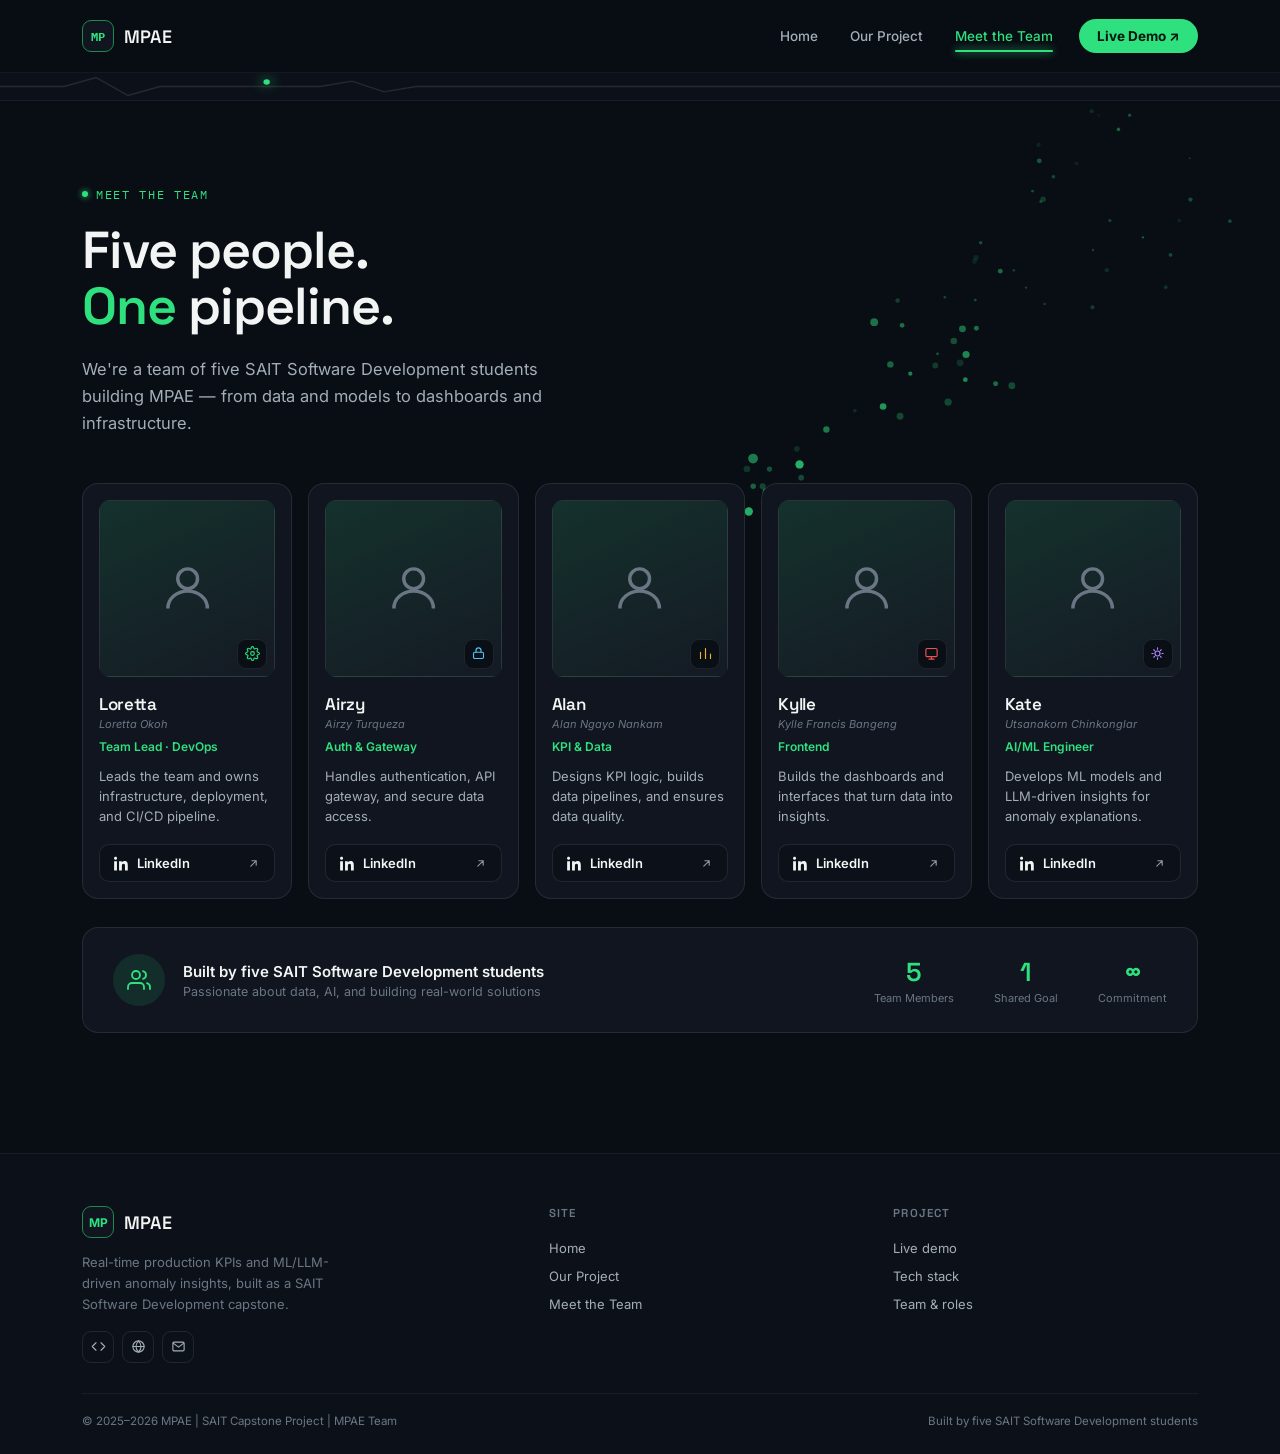
==== team.html @ 5881d4ac "Add files via upload" ====
<!DOCTYPE html>
<html lang="en">
<head>
<meta charset="UTF-8">
<meta name="viewport" content="width=device-width, initial-scale=1.0">
<title>Meet the Team | MPAE</title>
<link rel="preconnect" href="https://fonts.googleapis.com">
<link href="https://fonts.googleapis.com/css2?family=Space+Grotesk:wght@500;600;700&family=Inter:wght@400;500;600&family=IBM+Plex+Mono:wght@400;500&display=swap" rel="stylesheet">
<link rel="stylesheet" href="styles.css">
</head>
<body>

<nav>
  <div class="wrap">
    <a href="index.html" class="brand">
      <span class="brand-mark">MP</span>
      <span class="brand-name">MPAE</span>
    </a>
    <button class="nav-toggle" id="navToggle" aria-label="Toggle menu">&#9776;</button>
    <div class="navlinks" id="navLinks">
      <a href="index.html">Home</a>
      <a href="project.html">Our Project</a>
      <a href="team.html" class="active">Meet the Team</a>
      <a href="https://mpae.canadacentral.cloudapp.azure.com" class="nav-cta" target="_blank" rel="noopener">Live Demo &#8599;</a>
    </div>
  </div>
</nav>

<div class="telemetry">
  <svg viewBox="0 0 1200 30" preserveAspectRatio="none">
    <polyline points="0,15 60,15 90,5 120,25 150,15 300,15 330,9 360,21 390,15 1200,15"
      fill="none" stroke="rgba(255,255,255,0.10)" stroke-width="1.5"/>
    <circle class="pulse" cx="90" cy="5" r="3">
      <animate attributeName="cx" values="0;1200" dur="8s" repeatCount="indefinite"/>
      <animate attributeName="cy" values="15;5;25;15;9;21;15" dur="8s" repeatCount="indefinite"/>
    </circle>
  </svg>
</div>

<section class="team-hero">
  <div class="team-glow">
    <svg viewBox="0 0 560 420" preserveAspectRatio="xMaxYMin slice">
<circle cx="304.0" cy="167.4" r="1.1" fill="#2fe07f" opacity="0.36"/>
<circle cx="278.3" cy="165.1" r="1.1" fill="#2fe07f" opacity="0.33"/>
<circle cx="389.2" cy="52.4" r="1.6" fill="#2fe07f" opacity="0.11"/>
<circle cx="402.6" cy="173.5" r="1.7" fill="#2fe07f" opacity="0.26"/>
<circle cx="59.4" cy="380.3" r="2.6" fill="#2fe07f" opacity="0.3"/>
<circle cx="403.0" cy="125.4" r="1.0" fill="#2fe07f" opacity="0.29"/>
<circle cx="202.7" cy="260.6" r="1.5" fill="#2fe07f" opacity="0.18"/>
<circle cx="417.2" cy="100.5" r="1.3" fill="#2fe07f" opacity="0.33"/>
<circle cx="270.3" cy="222.5" r="2.5" fill="#2fe07f" opacity="0.25"/>
<circle cx="240.7" cy="265.2" r="2.9" fill="#2fe07f" opacity="0.31"/>
<circle cx="59.6" cy="371.4" r="4.0" fill="#2fe07f" opacity="0.31"/>
<circle cx="232.5" cy="221.6" r="2.7" fill="#2fe07f" opacity="0.46"/>
<circle cx="105.3" cy="345.0" r="3.3" fill="#2fe07f" opacity="0.64"/>
<circle cx="321.1" cy="237.9" r="2.1" fill="#2fe07f" opacity="0.5"/>
<circle cx="485.0" cy="82.9" r="1.8" fill="#2fe07f" opacity="0.34"/>
<circle cx="346.7" cy="157.0" r="1.0" fill="#2fe07f" opacity="0.31"/>
<circle cx="357.2" cy="36.9" r="1.8" fill="#2fe07f" opacity="0.13"/>
<circle cx="362.3" cy="170.7" r="1.0" fill="#2fe07f" opacity="0.29"/>
<circle cx="281.1" cy="253.3" r="3.1" fill="#2fe07f" opacity="0.3"/>
<circle cx="291.2" cy="220.3" r="2.9" fill="#2fe07f" opacity="0.19"/>
<circle cx="369.7" cy="63.8" r="1.5" fill="#2fe07f" opacity="0.32"/>
<circle cx="308.5" cy="119.3" r="1.5" fill="#2fe07f" opacity="0.35"/>
<circle cx="84.8" cy="364.5" r="3.5" fill="#2fe07f" opacity="0.76"/>
<circle cx="518.2" cy="101.0" r="1.6" fill="#2fe07f" opacity="0.33"/>
<circle cx="304.6" cy="131.8" r="2.2" fill="#2fe07f" opacity="0.14"/>
<circle cx="407.9" cy="12.1" r="1.1" fill="#2fe07f" opacity="0.09"/>
<circle cx="424.1" cy="-23.7" r="1.0" fill="#2fe07f" opacity="0.07"/>
<circle cx="117.1" cy="324.1" r="2.3" fill="#2fe07f" opacity="0.45"/>
<circle cx="285.9" cy="201.9" r="2.8" fill="#2fe07f" opacity="0.35"/>
<circle cx="238.6" cy="167.8" r="1.9" fill="#2fe07f" opacity="0.27"/>
<circle cx="117.0" cy="300.8" r="4.1" fill="#2fe07f" opacity="0.58"/>
<circle cx="424.4" cy="23.9" r="1.5" fill="#2fe07f" opacity="0.46"/>
<circle cx="125.1" cy="324.2" r="2.6" fill="#2fe07f" opacity="0.3"/>
<circle cx="157.5" cy="316.9" r="2.4" fill="#2fe07f" opacity="0.32"/>
<circle cx="161.7" cy="332.3" r="3.7" fill="#2fe07f" opacity="0.8"/>
<circle cx="153.8" cy="292.6" r="2.4" fill="#2fe07f" opacity="0.17"/>
<circle cx="433.8" cy="11.9" r="1.4" fill="#2fe07f" opacity="0.37"/>
<circle cx="334.7" cy="239.6" r="2.9" fill="#2fe07f" opacity="0.32"/>
<circle cx="352.1" cy="75.8" r="1.2" fill="#2fe07f" opacity="0.36"/>
<circle cx="113.4" cy="345.4" r="3.5" fill="#2fe07f" opacity="0.84"/>
<circle cx="468.2" cy="129.5" r="1.6" fill="#2fe07f" opacity="0.33"/>
<circle cx="249.3" cy="229.4" r="1.8" fill="#2fe07f" opacity="0.59"/>
<circle cx="69.4" cy="368.0" r="4.6" fill="#2fe07f" opacity="0.82"/>
<circle cx="357.8" cy="50.3" r="2.0" fill="#2fe07f" opacity="0.4"/>
<circle cx="464.2" cy="156.7" r="1.6" fill="#2fe07f" opacity="0.21"/>
<circle cx="218.9" cy="186.1" r="3.3" fill="#2fe07f" opacity="0.53"/>
<circle cx="296.2" cy="213.3" r="3.0" fill="#2fe07f" opacity="0.63"/>
<circle cx="359.0" cy="84.7" r="1.2" fill="#2fe07f" opacity="0.34"/>
<circle cx="361.0" cy="82.6" r="2.3" fill="#2fe07f" opacity="0.25"/>
<circle cx="295.6" cy="234.5" r="2.0" fill="#2fe07f" opacity="0.64"/>
<circle cx="272.2" cy="212.7" r="1.2" fill="#2fe07f" opacity="0.38"/>
<circle cx="336.4" cy="142.5" r="1.1" fill="#2fe07f" opacity="0.28"/>
<circle cx="178.7" cy="276.4" r="2.7" fill="#2fe07f" opacity="0.56"/>
<circle cx="130.8" cy="309.7" r="2.2" fill="#2fe07f" opacity="0.37"/>
<circle cx="156.1" cy="305.8" r="3.5" fill="#2fe07f" opacity="0.85"/>
<circle cx="304.9" cy="191.2" r="2.1" fill="#2fe07f" opacity="0.51"/>
<circle cx="293.2" cy="191.7" r="2.9" fill="#2fe07f" opacity="0.51"/>
<circle cx="128.3" cy="329.1" r="3.2" fill="#2fe07f" opacity="0.94"/>
<circle cx="111.8" cy="309.6" r="2.8" fill="#2fe07f" opacity="0.22"/>
<circle cx="325.0" cy="143.2" r="2.0" fill="#2fe07f" opacity="0.49"/>
<circle cx="445.0" cy="114.7" r="1.0" fill="#2fe07f" opacity="0.43"/>
<circle cx="66.7" cy="380.1" r="2.9" fill="#2fe07f" opacity="0.61"/>
<circle cx="71.4" cy="369.3" r="3.1" fill="#2fe07f" opacity="0.64"/>
<circle cx="303.3" cy="134.9" r="2.2" fill="#2fe07f" opacity="0.11"/>
<circle cx="242.4" cy="188.7" r="2.0" fill="#2fe07f" opacity="0.52"/>
<circle cx="226.4" cy="257.0" r="2.8" fill="#2fe07f" opacity="0.71"/>
<circle cx="401.9" cy="8.7" r="1.7" fill="#2fe07f" opacity="0.17"/>
<circle cx="414.6" cy="142.4" r="1.8" fill="#2fe07f" opacity="0.17"/>
<circle cx="475.6" cy="100.6" r="1.7" fill="#2fe07f" opacity="0.11"/>
<circle cx="484.4" cy="48.2" r="0.7" fill="#2fe07f" opacity="0.38"/>
    </svg>
  </div>

  <div class="wrap">
    <span class="eyebrow reveal">Meet the Team</span>
    <h1 class="reveal">Five people.<br><span class="accent">One</span> pipeline.</h1>
    <p class="team-lead reveal">We're a team of five SAIT Software Development students building MPAE &mdash; from data and models to dashboards and infrastructure.</p>

    <div class="team-grid-v2">

      <div class="team-card-v2 reveal">
        <div class="photo-frame">
          <div class="photo-placeholder">
            <svg viewBox="0 0 24 24" fill="none" stroke="currentColor" stroke-width="1.4"><circle cx="12" cy="8" r="4"/><path d="M4 20c0-4 3.6-7 8-7s8 3 8 7"/></svg>
          </div>
          <div class="role-badge" style="color:var(--green);">
            <svg viewBox="0 0 24 24" fill="none" stroke="currentColor" stroke-width="1.8" stroke-linecap="round" stroke-linejoin="round"><circle cx="12" cy="12" r="3"/><path d="M19.4 15a1.65 1.65 0 0 0 .33 1.82l.06.06a2 2 0 1 1-2.83 2.83l-.06-.06a1.65 1.65 0 0 0-1.82-.33 1.65 1.65 0 0 0-1 1.51V21a2 2 0 0 1-4 0v-.09A1.65 1.65 0 0 0 9 19.4a1.65 1.65 0 0 0-1.82.33l-.06.06a2 2 0 1 1-2.83-2.83l.06-.06A1.65 1.65 0 0 0 4.6 15a1.65 1.65 0 0 0-1.51-1H3a2 2 0 0 1 0-4h.09A1.65 1.65 0 0 0 4.6 9a1.65 1.65 0 0 0-.33-1.82l-.06-.06a2 2 0 1 1 2.83-2.83l.06.06A1.65 1.65 0 0 0 9 4.6a1.65 1.65 0 0 0 1-1.51V3a2 2 0 0 1 4 0v.09a1.65 1.65 0 0 0 1 1.51 1.65 1.65 0 0 0 1.82-.33l.06-.06a2 2 0 1 1 2.83 2.83l-.06.06A1.65 1.65 0 0 0 19.4 9a1.65 1.65 0 0 0 1.51 1H21a2 2 0 0 1 0 4h-.09a1.65 1.65 0 0 0-1.51 1Z"/></svg>
          </div>
        </div>
        <h3>Loretta</h3>
        <div class="fullname">Loretta Okoh</div>
        <div class="role">Team Lead &middot; DevOps</div>
        <p class="bio">Leads the team and owns infrastructure, deployment, and CI/CD pipeline.</p>
        <!-- TODO: replace # with real LinkedIn URL -->
        <a href="#" class="li-btn" target="_blank" rel="noopener">
          <svg viewBox="0 0 24 24" fill="currentColor"><path d="M4.98 3.5C4.98 4.88 3.87 6 2.5 6S0 4.88 0 3.5 1.12 1 2.5 1s2.48 1.12 2.48 2.5zM.22 8.24H4.7V23H.22V8.24zM8.1 8.24h4.28v2.01h.06c.6-1.13 2.06-2.32 4.24-2.32 4.53 0 5.37 2.98 5.37 6.86V23h-4.47v-6.98c0-1.66-.03-3.8-2.32-3.8-2.32 0-2.68 1.81-2.68 3.68V23H8.1V8.24z"/></svg>
          LinkedIn
          <svg class="ext" viewBox="0 0 24 24" fill="none" stroke="currentColor" stroke-width="2" stroke-linecap="round"><path d="M7 17 17 7M9 7h8v8"/></svg>
        </a>
      </div>

      <div class="team-card-v2 reveal">
        <div class="photo-frame">
          <div class="photo-placeholder">
            <svg viewBox="0 0 24 24" fill="none" stroke="currentColor" stroke-width="1.4"><circle cx="12" cy="8" r="4"/><path d="M4 20c0-4 3.6-7 8-7s8 3 8 7"/></svg>
          </div>
          <div class="role-badge" style="color:var(--blue);">
            <svg viewBox="0 0 24 24" fill="none" stroke="currentColor" stroke-width="1.8" stroke-linecap="round" stroke-linejoin="round"><rect x="4" y="10" width="16" height="10" rx="2"/><path d="M8 10V7a4 4 0 0 1 8 0v3"/></svg>
          </div>
        </div>
        <h3>Airzy</h3>
        <div class="fullname">Airzy Turqueza</div>
        <div class="role">Auth &amp; Gateway</div>
        <p class="bio">Handles authentication, API gateway, and secure data access.</p>
        <a href="#" class="li-btn" target="_blank" rel="noopener">
          <svg viewBox="0 0 24 24" fill="currentColor"><path d="M4.98 3.5C4.98 4.88 3.87 6 2.5 6S0 4.88 0 3.5 1.12 1 2.5 1s2.48 1.12 2.48 2.5zM.22 8.24H4.7V23H.22V8.24zM8.1 8.24h4.28v2.01h.06c.6-1.13 2.06-2.32 4.24-2.32 4.53 0 5.37 2.98 5.37 6.86V23h-4.47v-6.98c0-1.66-.03-3.8-2.32-3.8-2.32 0-2.68 1.81-2.68 3.68V23H8.1V8.24z"/></svg>
          LinkedIn
          <svg class="ext" viewBox="0 0 24 24" fill="none" stroke="currentColor" stroke-width="2" stroke-linecap="round"><path d="M7 17 17 7M9 7h8v8"/></svg>
        </a>
      </div>

      <div class="team-card-v2 reveal">
        <div class="photo-frame">
          <div class="photo-placeholder">
            <svg viewBox="0 0 24 24" fill="none" stroke="currentColor" stroke-width="1.4"><circle cx="12" cy="8" r="4"/><path d="M4 20c0-4 3.6-7 8-7s8 3 8 7"/></svg>
          </div>
          <div class="role-badge" style="color:var(--gold);">
            <svg viewBox="0 0 24 24" fill="none" stroke="currentColor" stroke-width="1.8" stroke-linecap="round" stroke-linejoin="round"><path d="M4 20V10M12 20V4M20 20v-7"/></svg>
          </div>
        </div>
        <h3>Alan</h3>
        <div class="fullname">Alan Ngayo Nankam</div>
        <div class="role">KPI &amp; Data</div>
        <p class="bio">Designs KPI logic, builds data pipelines, and ensures data quality.</p>
        <a href="#" class="li-btn" target="_blank" rel="noopener">
          <svg viewBox="0 0 24 24" fill="currentColor"><path d="M4.98 3.5C4.98 4.88 3.87 6 2.5 6S0 4.88 0 3.5 1.12 1 2.5 1s2.48 1.12 2.48 2.5zM.22 8.24H4.7V23H.22V8.24zM8.1 8.24h4.28v2.01h.06c.6-1.13 2.06-2.32 4.24-2.32 4.53 0 5.37 2.98 5.37 6.86V23h-4.47v-6.98c0-1.66-.03-3.8-2.32-3.8-2.32 0-2.68 1.81-2.68 3.68V23H8.1V8.24z"/></svg>
          LinkedIn
          <svg class="ext" viewBox="0 0 24 24" fill="none" stroke="currentColor" stroke-width="2" stroke-linecap="round"><path d="M7 17 17 7M9 7h8v8"/></svg>
        </a>
      </div>

      <div class="team-card-v2 reveal">
        <div class="photo-frame">
          <div class="photo-placeholder">
            <svg viewBox="0 0 24 24" fill="none" stroke="currentColor" stroke-width="1.4"><circle cx="12" cy="8" r="4"/><path d="M4 20c0-4 3.6-7 8-7s8 3 8 7"/></svg>
          </div>
          <div class="role-badge" style="color:var(--red);">
            <svg viewBox="0 0 24 24" fill="none" stroke="currentColor" stroke-width="1.8" stroke-linecap="round" stroke-linejoin="round"><rect x="3" y="4" width="18" height="13" rx="2"/><path d="M8 21h8M12 17v4"/></svg>
          </div>
        </div>
        <h3>Kylle</h3>
        <div class="fullname">Kylle Francis Bangeng</div>
        <div class="role">Frontend</div>
        <p class="bio">Builds the dashboards and interfaces that turn data into insights.</p>
        <a href="#" class="li-btn" target="_blank" rel="noopener">
          <svg viewBox="0 0 24 24" fill="currentColor"><path d="M4.98 3.5C4.98 4.88 3.87 6 2.5 6S0 4.88 0 3.5 1.12 1 2.5 1s2.48 1.12 2.48 2.5zM.22 8.24H4.7V23H.22V8.24zM8.1 8.24h4.28v2.01h.06c.6-1.13 2.06-2.32 4.24-2.32 4.53 0 5.37 2.98 5.37 6.86V23h-4.47v-6.98c0-1.66-.03-3.8-2.32-3.8-2.32 0-2.68 1.81-2.68 3.68V23H8.1V8.24z"/></svg>
          LinkedIn
          <svg class="ext" viewBox="0 0 24 24" fill="none" stroke="currentColor" stroke-width="2" stroke-linecap="round"><path d="M7 17 17 7M9 7h8v8"/></svg>
        </a>
      </div>

      <div class="team-card-v2 reveal">
        <div class="photo-frame">
          <div class="photo-placeholder">
            <svg viewBox="0 0 24 24" fill="none" stroke="currentColor" stroke-width="1.4"><circle cx="12" cy="8" r="4"/><path d="M4 20c0-4 3.6-7 8-7s8 3 8 7"/></svg>
          </div>
          <div class="role-badge" style="color:var(--violet);">
            <svg viewBox="0 0 24 24" fill="none" stroke="currentColor" stroke-width="1.8" stroke-linecap="round" stroke-linejoin="round"><path d="M12 3v2M12 19v2M5 12H3M21 12h-2M6 6l1.4 1.4M16.6 16.6 18 18M18 6l-1.4 1.4M7.4 16.6 6 18"/><circle cx="12" cy="12" r="4"/></svg>
          </div>
        </div>
        <h3>Kate</h3>
        <div class="fullname">Utsanakorn Chinkonglar</div>
        <div class="role">AI/ML Engineer</div>
        <p class="bio">Develops ML models and LLM-driven insights for anomaly explanations.</p>
        <a href="#" class="li-btn" target="_blank" rel="noopener">
          <svg viewBox="0 0 24 24" fill="currentColor"><path d="M4.98 3.5C4.98 4.88 3.87 6 2.5 6S0 4.88 0 3.5 1.12 1 2.5 1s2.48 1.12 2.48 2.5zM.22 8.24H4.7V23H.22V8.24zM8.1 8.24h4.28v2.01h.06c.6-1.13 2.06-2.32 4.24-2.32 4.53 0 5.37 2.98 5.37 6.86V23h-4.47v-6.98c0-1.66-.03-3.8-2.32-3.8-2.32 0-2.68 1.81-2.68 3.68V23H8.1V8.24z"/></svg>
          LinkedIn
          <svg class="ext" viewBox="0 0 24 24" fill="none" stroke="currentColor" stroke-width="2" stroke-linecap="round"><path d="M7 17 17 7M9 7h8v8"/></svg>
        </a>
      </div>

    </div>

    <div class="team-banner reveal">
      <div class="banner-left">
        <div class="banner-icon">
          <svg viewBox="0 0 24 24" fill="none" stroke="currentColor" stroke-width="1.8" stroke-linecap="round" stroke-linejoin="round"><path d="M17 21v-2a4 4 0 0 0-4-4H5a4 4 0 0 0-4 4v2"/><circle cx="9" cy="7" r="4"/><path d="M23 21v-2a4 4 0 0 0-3-3.87M16 3.13a4 4 0 0 1 0 7.75"/></svg>
        </div>
        <div>
          <div class="banner-title">Built by five SAIT Software Development students</div>
          <div class="banner-sub">Passionate about data, AI, and building real-world solutions</div>
        </div>
      </div>
      <div class="banner-stats">
        <div class="banner-stat"><div class="bs-num">5</div><div class="bs-lbl">Team Members</div></div>
        <div class="banner-stat"><div class="bs-num">1</div><div class="bs-lbl">Shared Goal</div></div>
        <div class="banner-stat"><div class="bs-num">&infin;</div><div class="bs-lbl">Commitment</div></div>
      </div>
    </div>
  </div>
</section>

<footer>
  <div class="wrap">
    <div class="footer-grid">
      <div class="footer-brand">
        <a href="index.html" class="brand">
          <span class="brand-mark">MP</span>
          <span class="brand-name">MPAE</span>
        </a>
        <p>Real-time production KPIs and ML/LLM-driven anomaly insights, built as a SAIT Software Development capstone.</p>
        <div class="social-row">
          <a href="#" aria-label="Repository"><svg viewBox="0 0 24 24" fill="none" stroke="currentColor" stroke-width="1.8" stroke-linecap="round" stroke-linejoin="round"><path d="m16 18 6-6-6-6M8 6l-6 6 6 6"/></svg></a>
          <a href="#" aria-label="Live site"><svg viewBox="0 0 24 24" fill="none" stroke="currentColor" stroke-width="1.8" stroke-linecap="round" stroke-linejoin="round"><circle cx="12" cy="12" r="9"/><path d="M3 12h18M12 3c2.5 2.6 4 6 4 9s-1.5 6.4-4 9c-2.5-2.6-4-6-4-9s1.5-6.4 4-9Z"/></svg></a>
          <a href="#" aria-label="Contact"><svg viewBox="0 0 24 24" fill="none" stroke="currentColor" stroke-width="1.8" stroke-linecap="round" stroke-linejoin="round"><rect x="3" y="5" width="18" height="14" rx="2"/><path d="m4 7 8 6 8-6"/></svg></a>
        </div>
      </div>
      <div class="footer-col">
        <h4>Site</h4>
        <a href="index.html">Home</a>
        <a href="project.html">Our Project</a>
        <a href="team.html">Meet the Team</a>
      </div>
      <div class="footer-col">
        <h4>Project</h4>
        <a href="https://mpae.canadacentral.cloudapp.azure.com" target="_blank" rel="noopener">Live demo</a>
        <a href="project.html#tech-stack">Tech stack</a>
        <a href="team.html">Team &amp; roles</a>
      </div>
    </div>
    <div class="footer-bottom">
      <p>&copy; 2025&ndash;2026 MPAE | SAIT Capstone Project | <!-- TODO: replace with your team name --> MPAE Team</p>
      <p>Built by five SAIT Software Development students</p>
    </div>
  </div>
</footer>

<script src="script.js"></script>
</body>
</html>
---- styles.css ----
/* ============================================================
   MPAE — Capstone Showcase Site
   Design tokens — dark, multi-accent neon dashboard theme
   ============================================================ */
:root{
  --bg:         #090d14;
  --bg-alt:     #0c1119;
  --surface:    #10151f;
  --surface-2:  #0d1219;

  --ink:        #f2f5f3;
  --ink-soft:   #a3aeb8;
  --ink-dim:    #6b7684;

  --border:     rgba(255,255,255,0.09);
  --border-soft:rgba(255,255,255,0.05);

  --green:      #2fe07f;
  --green-dim:  #1c8a4d;
  --green-bg:   rgba(47,224,127,0.12);

  --red:        #ef5350;
  --red-dim:    #b23a37;
  --red-bg:     rgba(239,83,80,0.12);

  --violet:     #b18aff;
  --violet-dim: #7c5cd6;
  --violet-bg:  rgba(177,138,255,0.12);

  --blue:       #4cc3f7;
  --blue-dim:   #2f92c2;
  --blue-bg:    rgba(76,195,247,0.12);

  --gold:       #f0b429;
  --gold-dim:   #b8841f;
  --gold-bg:    rgba(240,180,41,0.12);

  --radius-lg: 24px;
  --radius-md: 16px;
  --radius-sm: 10px;
  --maxw: 1180px;
  --ease: cubic-bezier(.22,1,.36,1);
}

*{box-sizing:border-box;}
html{scroll-behavior:smooth;}
body{
  margin:0;
  font-family:'Inter',system-ui,-apple-system,sans-serif;
  color:var(--ink);
  background:var(--bg);
  min-height:100vh;
  overflow-x:hidden;
  -webkit-font-smoothing:antialiased;
}
@media (prefers-reduced-motion: reduce){
  *{animation-duration:0.001ms !important; animation-iteration-count:1 !important; transition-duration:0.001ms !important; scroll-behavior:auto !important;}
}

h1,h2,h3,h4,.display{
  font-family:'Space Grotesk',sans-serif;
  letter-spacing:-0.02em;
  margin:0;
  color:var(--ink);
}
.eyebrow, .mono, .tag, nav .brand-mark, .stat-num{
  font-family:'IBM Plex Mono',monospace;
}

a{color:inherit; text-decoration:none;}
img{max-width:100%; display:block;}
.wrap{max-width:var(--maxw); margin:0 auto; padding:0 32px;}

::selection{background:var(--green); color:#08150e;}

a:focus-visible, button:focus-visible{
  outline:2px solid var(--green); outline-offset:3px; border-radius:6px;
}

.reveal{opacity:0; transform:translateY(18px); transition:opacity .7s var(--ease), transform .7s var(--ease);}
.reveal.in{opacity:1; transform:translateY(0);}

/* ---------- Telemetry line (signature element) ---------- */
.telemetry{
  position:relative;
  height:28px;
  width:100%;
  overflow:hidden;
  background:var(--bg-alt);
  border-bottom:1px solid var(--border-soft);
}
.telemetry svg{width:100%;height:100%;display:block;}
.telemetry .pulse{
  fill:var(--green);
  filter:drop-shadow(0 0 6px var(--green));
}

/* ---------- Nav ---------- */
nav{
  position:sticky; top:0; z-index:50;
  background:rgba(9,13,20,0.82);
  backdrop-filter:blur(14px);
  -webkit-backdrop-filter:blur(14px);
  border-bottom:1px solid var(--border-soft);
}
nav .wrap{
  display:flex; align-items:center; justify-content:space-between;
  height:72px;
}
.brand{display:flex; align-items:center; gap:10px;}
.brand-mark{
  width:32px;height:32px;border-radius:9px;
  background:var(--surface);
  border:1px solid var(--green-dim);
  display:flex;align-items:center;justify-content:center;
  font-size:12px;font-weight:700;color:var(--green);
}
.brand-name{font-family:'Space Grotesk';font-size:18px;font-weight:600;letter-spacing:0.01em; color:var(--ink);}

.navlinks{display:flex; gap:4px; align-items:center;}
.navlinks a{
  font-size:13.5px; color:var(--ink-soft); font-weight:500;
  padding:9px 14px; border-radius:999px;
  transition:color .2s ease, background .2s ease;
  position:relative;
}
.navlinks a:hover{color:var(--ink);}
.navlinks a.active{color:var(--green);}
.navlinks a.active::after{
  content:""; position:absolute; left:14px; right:14px; bottom:1px; height:2px;
  background:var(--green); border-radius:2px; box-shadow:0 0 8px var(--green);
}
.navlinks a.nav-cta{
  background:var(--green); color:#08150e; font-weight:700; padding:9px 18px;
  margin-left:8px;
}
.navlinks a.nav-cta:hover{background:#3ef491;}
.nav-toggle{display:none; background:none;border:none;color:var(--ink);font-size:24px;cursor:pointer;}

@media (max-width:780px){
  .navlinks{
    position:fixed; top:72px; left:0; right:0;
    flex-direction:column; align-items:flex-start; gap:4px;
    background:var(--bg-alt);
    border-bottom:1px solid var(--border-soft);
    max-height:0; overflow:hidden; transition:max-height .3s ease;
    padding:0 32px;
  }
  .navlinks.open{max-height:300px; padding:14px 32px 22px;}
  .navlinks a{width:100%; padding:12px 14px; border-radius:10px;}
  .navlinks a.nav-cta{width:auto; margin-left:0; margin-top:4px;}
  .nav-toggle{display:block;}
}

/* ---------- Buttons ---------- */
.btn{
  display:inline-flex; align-items:center; justify-content:center; gap:9px;
  padding:14px 26px;
  border-radius:12px;
  font-size:14.5px; font-weight:600;
  border:1px solid transparent;
  cursor:pointer;
  transition:transform .2s var(--ease), background .2s ease, box-shadow .25s ease, border-color .2s ease;
}
.btn svg{width:15px;height:15px; transition:transform .25s var(--ease);}
.btn:hover svg{transform:translate(2px,-2px);}
.btn-primary{
  background:var(--green);
  color:#08150e;
  box-shadow:0 0 0 rgba(47,224,127,0);
}
.btn-primary:hover{transform:translateY(-2px); background:#3ef491; box-shadow:0 12px 28px -10px rgba(47,224,127,0.55);}
.btn-ghost{
  background:transparent;
  color:var(--ink);
  border:1px solid var(--border);
}
.btn-ghost:hover{border-color:var(--ink-dim); background:rgba(255,255,255,0.04); transform:translateY(-2px);}
.btn-wide{width:100%; max-width:300px;}

/* ---------- Decorative wave / glow ---------- */
.hero-glow{position:absolute; inset:0; overflow:hidden; z-index:0; pointer-events:none;}
.hero-glow .radial{
  position:absolute; width:640px; height:640px; border-radius:50%;
  background:radial-gradient(circle, rgba(47,224,127,0.16), transparent 65%);
  top:-220px; left:-160px;
}
.hero-glow svg{position:absolute; bottom:-20px; right:-4%; width:78%; min-width:520px; opacity:0.85; mix-blend-mode:screen;}

/* ---------- Hero (index) ---------- */
.hero{position:relative; padding:56px 0 0;}
.hero-grid{
  position:relative; z-index:2;
  display:grid; grid-template-columns:1fr 1fr; gap:56px; align-items:center;
  padding-bottom:70px;
}
.hero-visual{position:relative;}

.hero-card{
  position:relative; z-index:2;
  border:1px solid var(--border);
  border-radius:var(--radius-md);
  background:var(--surface);
  box-shadow:0 40px 90px -34px rgba(0,0,0,0.6);
  padding:24px;
}
.hero-card .cardline{
  display:flex; justify-content:space-between; align-items:center;
  font-size:12px; color:var(--ink-dim); margin-bottom:22px;
}
.hero-card .cardline .dot{width:7px;height:7px;border-radius:50%; background:var(--green); box-shadow:0 0 8px var(--green); margin-right:6px; display:inline-block;}

.chart-frame{display:flex; gap:10px;}
.chart-axis{display:flex; flex-direction:column; justify-content:space-between; font-size:10px; color:var(--ink-dim); padding-bottom:2px; text-align:right;}
.spark-row{display:flex; align-items:flex-end; gap:8px; height:150px; flex:1; border-bottom:1px solid var(--border-soft);}
.spark-row i{
  display:block; flex:1; border-radius:5px 5px 0 0;
  background:linear-gradient(180deg, var(--green), rgba(47,224,127,0.15));
}
.hero-card .kpi-row{display:flex; gap:0; margin-top:22px;}
.hero-card .kpi{flex:1; text-align:left;}
.kpi .stat-lbl{font-size:11px; color:var(--ink-dim); margin-bottom:6px;}
.kpi .stat-num{font-size:19px; font-weight:600; color:var(--ink); font-family:'Space Grotesk';}

.hero-copy .eyebrow{
  color:var(--green); font-size:12px; letter-spacing:0.14em; text-transform:uppercase;
  margin-bottom:20px; display:inline-flex; align-items:center; gap:8px;
}
.hero-copy .eyebrow::before{content:""; width:6px; height:6px; border-radius:50%; background:var(--green); box-shadow:0 0 6px var(--green);}
.hero-copy h1{font-size:52px; line-height:1.06; font-weight:600;}
.hero-copy h1 .accent{color:var(--green);}
.hero-copy .quote{
  margin:22px 0 30px; font-size:16.5px; line-height:1.6; color:var(--ink-soft);
  max-width:460px; font-style:normal;
}
.hero-actions{display:flex; flex-wrap:wrap; gap:14px;}

/* stat pills under hero copy */
.stat-pills{display:grid; grid-template-columns:repeat(4,1fr); gap:12px; margin-top:36px; max-width:520px;}
.stat-pill{
  background:var(--surface); border:1px solid var(--border); border-radius:14px;
  padding:16px 14px;
}
.stat-pill .p-icon{
  width:28px;height:28px;border-radius:8px; display:flex;align-items:center;justify-content:center;
  margin-bottom:14px;
}
.stat-pill .p-icon svg{width:14px;height:14px;}
.stat-pill .p-num{font-family:'Space Grotesk'; font-size:19px; font-weight:600; color:var(--ink);}
.stat-pill .p-lbl{font-size:10.5px; color:var(--ink-dim); margin-top:3px; line-height:1.35;}

@media (max-width:980px){
  .hero-grid{grid-template-columns:1fr; gap:40px;}
  .hero-copy h1{font-size:44px;}
  .hero-visual{order:2;}
}
@media (max-width:560px){
  .stat-pills{grid-template-columns:repeat(2,1fr);}
}

/* ---------- Section shared ---------- */
section{position:relative; padding:110px 0 90px;}
section:first-of-type{padding-top:80px;}
.section-head{max-width:640px; margin-bottom:48px;}
.section-head .eyebrow{color:var(--green); font-size:12px; letter-spacing:0.14em; text-transform:uppercase; margin-bottom:14px; display:block;}
.section-head h2{font-size:34px; font-weight:600; margin-bottom:14px;}
.section-head p{color:var(--ink-soft); font-size:15.5px; line-height:1.6;}

/* page header (project/team) */
.page-header{padding:64px 0 30px; position:relative;}
.page-header h1{font-size:44px; font-weight:600;}
.page-header .eyebrow{color:var(--green); font-size:12px; letter-spacing:0.14em; text-transform:uppercase; margin-bottom:14px; display:inline-flex; align-items:center; gap:8px;}
.page-header .eyebrow::before{content:""; width:6px; height:6px; border-radius:50%; background:var(--green);}
.page-header p{color:var(--ink-soft); max-width:620px; margin-top:16px; font-size:15.5px; line-height:1.6;}

/* ---------- Feature grid ---------- */
.feature-grid{display:grid; grid-template-columns:repeat(3,1fr); gap:18px;}
.feature-card{
  position:relative;
  background:var(--surface); border:1px solid var(--border);
  border-radius:var(--radius-md); padding:24px 22px 22px;
  transition:transform .25s var(--ease), border-color .25s ease, box-shadow .25s ease;
  overflow:hidden;
}
.feature-card::after{
  content:""; position:absolute; left:16px; right:16px; bottom:0; height:3px;
  border-radius:3px 3px 0 0;
}
.feature-card.c-green::after{background:var(--green);}
.feature-card.c-red::after{background:var(--red);}
.feature-card.c-violet::after{background:var(--violet);}
.feature-card.c-blue::after{background:var(--blue);}
.feature-card.c-gold::after{background:var(--gold);}
.feature-card:hover{transform:translateY(-5px); box-shadow:0 22px 50px -28px rgba(0,0,0,0.7);}
.feature-card .icon-badge{
  width:38px; height:38px; border-radius:10px;
  display:flex; align-items:center; justify-content:center;
  margin-bottom:20px;
}
.feature-card .icon-badge svg{width:18px;height:18px;}
.feature-card.c-green .icon-badge{background:var(--green-bg); color:var(--green);}
.feature-card.c-red .icon-badge{background:var(--red-bg); color:var(--red);}
.feature-card.c-violet .icon-badge{background:var(--violet-bg); color:var(--violet);}
.feature-card.c-blue .icon-badge{background:var(--blue-bg); color:var(--blue);}
.feature-card.c-gold .icon-badge{background:var(--gold-bg); color:var(--gold);}
.feature-card .num{font-family:'IBM Plex Mono'; font-size:11px; color:var(--ink-dim); position:absolute; top:24px; right:20px;}
.feature-card h3{font-size:16.5px; font-weight:600; margin-bottom:10px; line-height:1.3;}
.feature-card p{font-size:13.5px; color:var(--ink-soft); line-height:1.6; margin:0;}
@media (max-width:980px){.feature-grid{grid-template-columns:repeat(2,1fr);}}
@media (max-width:600px){.feature-grid{grid-template-columns:1fr;}}

/* ---------- Dashboard preview mock ---------- */
.preview-shell{
  border:1px solid var(--border); border-radius:var(--radius-lg);
  background:var(--surface);
  padding:6px; box-shadow:0 50px 110px -40px rgba(0,0,0,0.7);
}
.preview-topbar{display:flex; align-items:center; gap:6px; padding:12px 16px;}
.preview-topbar span{width:10px;height:10px;border-radius:50%;}
.preview-topbar span:nth-child(1){background:#ef5350;}
.preview-topbar span:nth-child(2){background:#eab454;}
.preview-topbar span:nth-child(3){background:#2fe07f;}
.preview-topbar .tb-label{margin-left:10px; font-size:11.5px; color:var(--ink-dim); font-family:'IBM Plex Mono'; white-space:nowrap;}
.preview-screenshot{
  display:block; width:100%; border-radius:16px;
  border:1px solid var(--border);
}
.preview-body{
  background:var(--bg-alt); border-radius:16px; padding:24px;
  display:grid; grid-template-columns:1.3fr 1fr; gap:18px;
}
.preview-chart{background:var(--surface); border:1px solid var(--border); border-radius:14px; padding:18px; min-height:210px;}
.preview-chart .chart-title{font-size:11.5px; color:var(--ink-dim); margin-bottom:16px; letter-spacing:0.04em;}
.chart-bars{display:flex; align-items:flex-end; gap:8px; height:120px;}
.chart-bars i{flex:1; border-radius:6px 6px 0 0; background:linear-gradient(180deg,var(--green),rgba(47,224,127,0.12));}
.chart-bars i.anomaly{background:linear-gradient(180deg,var(--red),rgba(239,83,80,0.15));}
.chart-axis-x{display:flex; justify-content:space-between; margin-top:10px; font-size:10px; color:var(--ink-dim); font-family:'IBM Plex Mono';}
.preview-side{display:flex; flex-direction:column; gap:14px;}
.insight-box{background:var(--surface); border:1px solid var(--border); border-radius:14px; padding:16px;}
.insight-box .tag{font-size:10.5px; color:var(--green); letter-spacing:0.08em; font-weight:600;}
.insight-box p{font-size:12.5px; color:var(--ink-soft); margin:8px 0 0; line-height:1.55;}
.preview-cta{display:flex; justify-content:center; margin-top:34px;}
@media (max-width:760px){.preview-body{grid-template-columns:1fr;}}

/* ---------- Tech stack ---------- */
.stack-cols{display:grid; grid-template-columns:repeat(3,1fr); gap:22px;}
.stack-col{
  background:var(--surface); border-radius:var(--radius-md); padding:24px;
  transition:transform .25s var(--ease), box-shadow .25s ease;
  border:1px solid var(--border);
}
.stack-col.c-green{border-color:rgba(47,224,127,0.35);}
.stack-col.c-red{border-color:rgba(239,83,80,0.35);}
.stack-col.c-violet{border-color:rgba(177,138,255,0.35);}
.stack-col:hover{transform:translateY(-4px); box-shadow:0 22px 50px -30px rgba(0,0,0,0.7);}
.stack-col .stack-head{display:flex; align-items:center; gap:10px; margin-bottom:18px;}
.stack-col .stack-icon{
  width:30px;height:30px;border-radius:9px; display:flex;align-items:center;justify-content:center;
  font-size:11px; font-weight:700;
}
.stack-col.c-green .stack-icon{background:var(--green-bg); color:var(--green);}
.stack-col.c-red .stack-icon{background:var(--red-bg); color:var(--red);}
.stack-col.c-violet .stack-icon{background:var(--violet-bg); color:var(--violet);}
.stack-col h3{font-size:15px; font-weight:600;}
.chip-list{display:flex; flex-direction:column; gap:9px;}
.chip{
  display:flex; align-items:center; gap:10px;
  background:var(--bg-alt); border:1px solid var(--border-soft);
  border-radius:10px; padding:10px 12px; font-size:13px; color:var(--ink-soft);
}
.chip .chip-dot{width:6px;height:6px;border-radius:50%; flex-shrink:0;}
@media (max-width:900px){.stack-cols{grid-template-columns:1fr;}}

/* ---------- Team ---------- */
.team-grid{display:grid; grid-template-columns:repeat(5,1fr); gap:18px;}
.team-card{
  background:var(--surface); border:1px solid var(--border); border-radius:var(--radius-md);
  padding:18px; text-align:left;
  transition:transform .25s var(--ease), border-color .25s ease, box-shadow .25s ease;
}
.team-card:hover{transform:translateY(-5px); border-color:var(--green-dim); box-shadow:0 22px 50px -30px rgba(0,0,0,0.7);}
.avatar{
  width:100%; aspect-ratio:1/1; border-radius:12px; margin-bottom:16px;
  display:flex;align-items:center;justify-content:center;
  font-family:'Space Grotesk'; font-size:26px; font-weight:600; color:#08150e;
  border:1px solid var(--border);
}
.team-card h3{font-size:15.5px; font-weight:600; margin-bottom:3px;}
.team-card .role{font-size:11.5px; color:var(--green); margin-bottom:14px;}
.li-link{
  display:inline-flex; align-items:center; gap:6px;
  font-size:12px; color:var(--ink-soft);
  border:1px solid var(--border); border-radius:999px; padding:7px 14px;
  transition:color .2s ease, border-color .2s ease, background .2s ease;
}
.li-link:hover{color:var(--ink); border-color:var(--green-dim); background:var(--green-bg);}
@media (max-width:1000px){.team-grid{grid-template-columns:repeat(3,1fr);}}
@media (max-width:640px){.team-grid{grid-template-columns:repeat(2,1fr);}}

.placeholder-note{
  font-size:11.5px; color:var(--ink-dim); margin-top:8px; font-style:italic;
}

/* ---------- Team hero (v2) ---------- */
.team-hero{position:relative; padding:64px 0 100px; overflow:hidden;}
.team-glow{position:absolute; top:0; right:0; width:52%; height:100%; z-index:0; pointer-events:none; opacity:0.9;}
.team-hero .wrap{position:relative; z-index:2;}
.team-hero .eyebrow{
  color:var(--green); font-size:12px; letter-spacing:0.14em; text-transform:uppercase;
  margin-bottom:20px; display:inline-flex; align-items:center; gap:8px;
}
.team-hero .eyebrow::before{content:""; width:6px; height:6px; border-radius:50%; background:var(--green); box-shadow:0 0 6px var(--green);}
.team-hero h1{font-size:52px; line-height:1.08; font-weight:600; max-width:600px;}
.team-hero h1 .accent{color:var(--green);}
.team-lead{font-size:16.5px; color:var(--ink-soft); line-height:1.65; max-width:480px; margin:22px 0 46px;}

.team-grid-v2{display:grid; grid-template-columns:repeat(5,1fr); gap:16px; margin-bottom:28px;}
.team-card-v2{
  background:var(--surface); border:1px solid var(--border); border-radius:var(--radius-md);
  padding:16px; transition:transform .25s var(--ease), border-color .25s ease, box-shadow .25s ease;
}
.team-card-v2:hover{transform:translateY(-5px); border-color:var(--green-dim); box-shadow:0 22px 50px -30px rgba(0,0,0,0.7);}
.photo-frame{position:relative; width:100%; aspect-ratio:1/1; border-radius:11px; margin-bottom:16px; overflow:hidden;}
.photo-placeholder{
  width:100%; height:100%;
  background:linear-gradient(155deg, rgba(47,224,127,0.14), rgba(255,255,255,0.02));
  border:1px solid var(--border);
  display:flex; align-items:center; justify-content:center;
  color:var(--ink-dim);
}
.photo-placeholder svg{width:34%; height:34%;}
.role-badge{
  position:absolute; right:8px; bottom:8px; width:30px; height:30px; border-radius:9px;
  background:rgba(9,13,20,0.85); border:1px solid var(--border);
  backdrop-filter:blur(4px);
  display:flex; align-items:center; justify-content:center;
}
.role-badge svg{width:15px;height:15px;}
.team-card-v2 h3{font-size:17px; font-weight:600; margin-bottom:2px;}
.fullname{font-size:11px; color:var(--ink-dim); margin-bottom:8px; font-style:italic;}
.team-card-v2 .role{font-size:12px; color:var(--green); font-weight:600; margin-bottom:12px;}
.team-card-v2 .bio{font-size:13px; color:var(--ink-soft); line-height:1.55; margin:0 0 18px;}
.li-btn{
  display:flex; align-items:center; gap:8px;
  font-size:13px; font-weight:600; color:var(--ink);
  background:var(--bg-alt); border:1px solid var(--border); border-radius:10px;
  padding:10px 14px;
  transition:border-color .2s ease, background .2s ease;
}
.li-btn svg:first-child{width:15px;height:15px; flex-shrink:0;}
.li-btn .ext{width:13px;height:13px; margin-left:auto; opacity:0.6;}
.li-btn:hover{border-color:var(--green-dim); background:var(--green-bg);}

@media (max-width:1100px){.team-grid-v2{grid-template-columns:repeat(3,1fr);}}
@media (max-width:700px){.team-grid-v2{grid-template-columns:repeat(2,1fr);}}
@media (max-width:460px){.team-grid-v2{grid-template-columns:1fr;}}

.team-banner{
  display:flex; align-items:center; justify-content:space-between; flex-wrap:wrap; gap:24px;
  background:var(--surface); border:1px solid var(--border); border-radius:var(--radius-md);
  padding:26px 30px;
}
.banner-left{display:flex; align-items:center; gap:18px;}
.banner-icon{
  width:52px;height:52px;border-radius:50%; flex-shrink:0;
  background:var(--green-bg); color:var(--green);
  display:flex; align-items:center; justify-content:center;
}
.banner-icon svg{width:24px;height:24px;}
.banner-title{font-size:15px; font-weight:600; color:var(--ink);}
.banner-sub{font-size:12.5px; color:var(--ink-dim); margin-top:3px;}
.banner-stats{display:flex; gap:40px;}
.banner-stat{text-align:center;}
.bs-num{font-family:'Space Grotesk'; font-size:26px; font-weight:600; color:var(--green);}
.bs-lbl{font-size:11px; color:var(--ink-dim); margin-top:2px;}
@media (max-width:700px){
  .team-banner{padding:24px;}
  .banner-stats{gap:24px; width:100%; justify-content:space-between;}
}
footer{
  background:var(--bg-alt);
  padding:52px 0 26px;
  margin-top:20px;
  border-top:1px solid var(--border-soft);
}
.footer-grid{
  display:grid; grid-template-columns:1.4fr 1fr 1fr; gap:40px;
  padding-bottom:30px; border-bottom:1px solid var(--border-soft);
}
.footer-brand .brand{margin-bottom:14px;}
.footer-brand p{font-size:13px; color:var(--ink-dim); line-height:1.6; max-width:280px; margin:0 0 16px;}
.social-row{display:flex; gap:8px;}
.social-row a{
  width:32px;height:32px;border-radius:9px; border:1px solid var(--border);
  display:flex;align-items:center;justify-content:center; color:var(--ink-soft);
  transition:color .2s ease, border-color .2s ease;
}
.social-row a svg{width:15px;height:15px;}
.social-row a:hover{color:var(--green); border-color:var(--green-dim);}
.footer-col h4{font-size:11.5px; letter-spacing:0.1em; text-transform:uppercase; color:var(--ink-dim); margin-bottom:14px; font-weight:600;}
.footer-col a{display:block; font-size:13px; color:var(--ink-soft); padding:6px 0; transition:color .2s ease;}
.footer-col a:hover{color:var(--green);}
.footer-bottom{display:flex; justify-content:space-between; align-items:center; flex-wrap:wrap; gap:10px; padding-top:20px;}
.footer-bottom p{font-size:11.5px; color:var(--ink-dim); margin:0;}
@media (max-width:760px){.footer-grid{grid-template-columns:1fr; gap:26px;}}
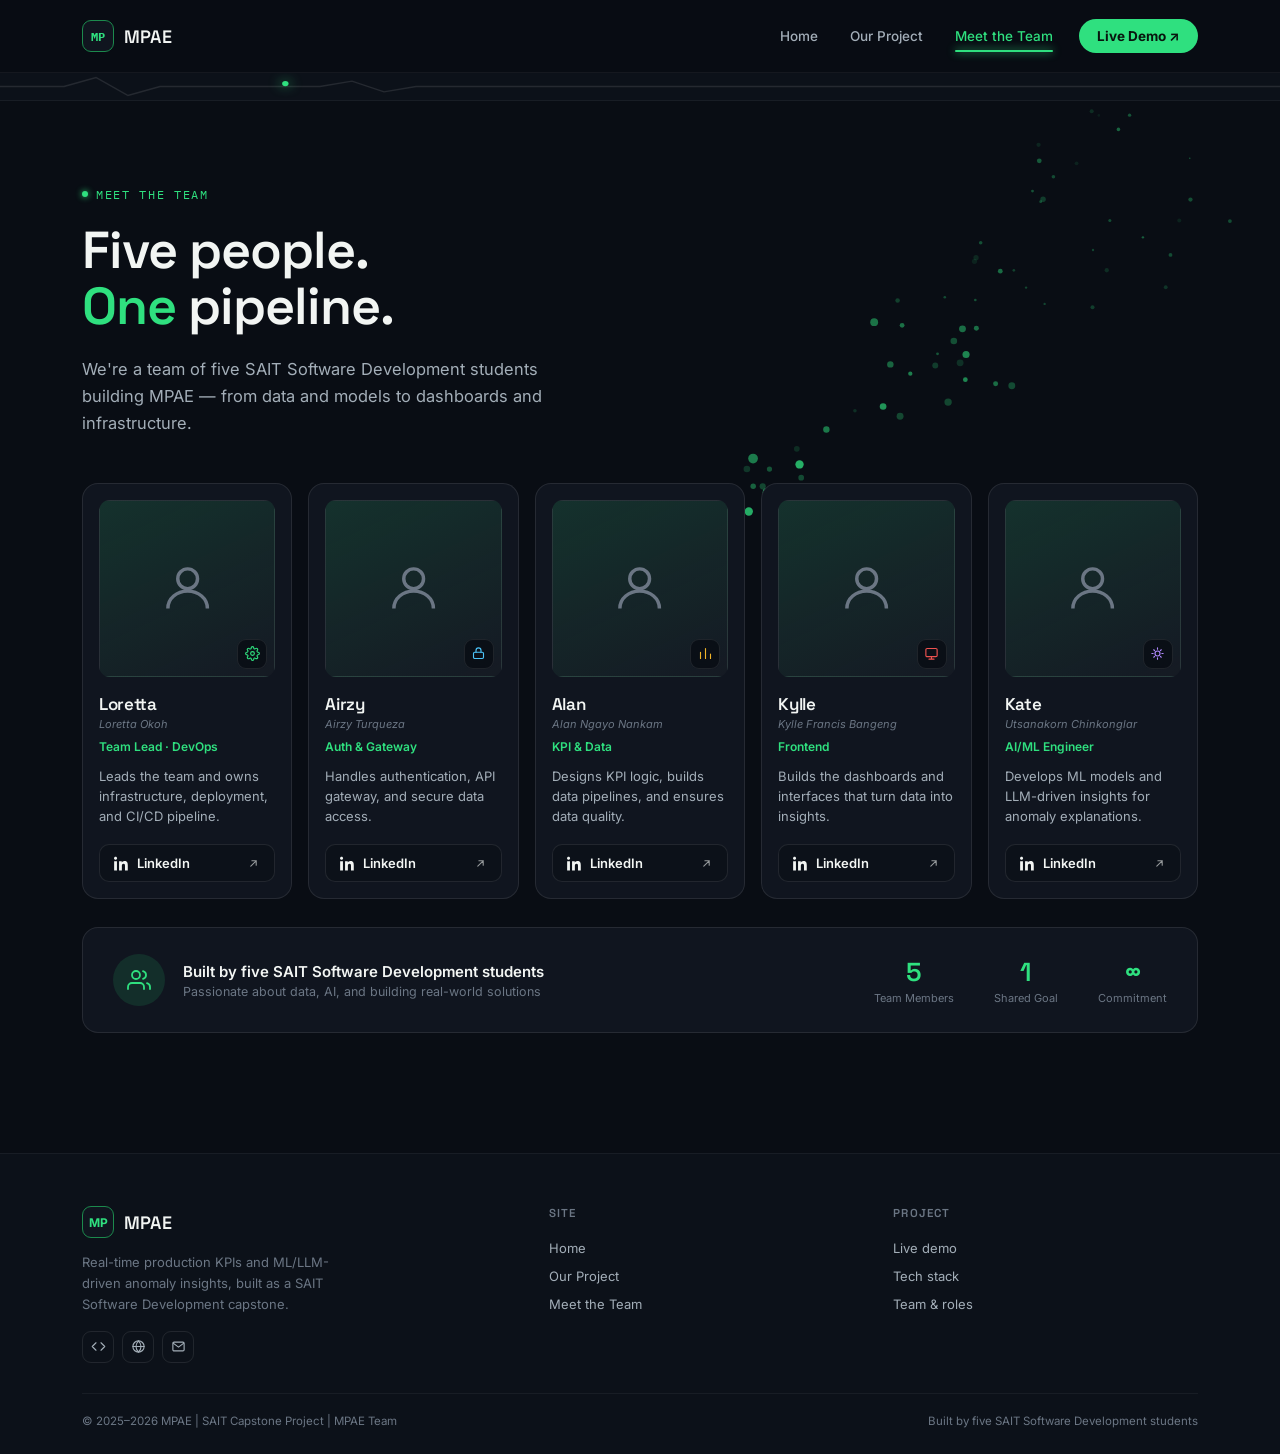
==== commit e5b02026: "Update LinkedIn URLs for team members" ====
--- a/team.html
+++ b/team.html
@@ -134,7 +134,7 @@
         <div class="role">Team Lead &middot; DevOps</div>
         <p class="bio">Leads the team and owns infrastructure, deployment, and CI/CD pipeline.</p>
         <!-- TODO: replace # with real LinkedIn URL -->
-        <a href="#" class="li-btn" target="_blank" rel="noopener">
+        <a href="https://www.linkedin.com/in/lorettaokoh/" class="li-btn" target="_blank" rel="noopener">
           <svg viewBox="0 0 24 24" fill="currentColor"><path d="M4.98 3.5C4.98 4.88 3.87 6 2.5 6S0 4.88 0 3.5 1.12 1 2.5 1s2.48 1.12 2.48 2.5zM.22 8.24H4.7V23H.22V8.24zM8.1 8.24h4.28v2.01h.06c.6-1.13 2.06-2.32 4.24-2.32 4.53 0 5.37 2.98 5.37 6.86V23h-4.47v-6.98c0-1.66-.03-3.8-2.32-3.8-2.32 0-2.68 1.81-2.68 3.68V23H8.1V8.24z"/></svg>
           LinkedIn
           <svg class="ext" viewBox="0 0 24 24" fill="none" stroke="currentColor" stroke-width="2" stroke-linecap="round"><path d="M7 17 17 7M9 7h8v8"/></svg>
@@ -154,7 +154,7 @@
         <div class="fullname">Airzy Turqueza</div>
         <div class="role">Auth &amp; Gateway</div>
         <p class="bio">Handles authentication, API gateway, and secure data access.</p>
-        <a href="#" class="li-btn" target="_blank" rel="noopener">
+        <a href="https://www.linkedin.com/in/airzy-turqueza-7994762b3/" class="li-btn" target="_blank" rel="noopener">
           <svg viewBox="0 0 24 24" fill="currentColor"><path d="M4.98 3.5C4.98 4.88 3.87 6 2.5 6S0 4.88 0 3.5 1.12 1 2.5 1s2.48 1.12 2.48 2.5zM.22 8.24H4.7V23H.22V8.24zM8.1 8.24h4.28v2.01h.06c.6-1.13 2.06-2.32 4.24-2.32 4.53 0 5.37 2.98 5.37 6.86V23h-4.47v-6.98c0-1.66-.03-3.8-2.32-3.8-2.32 0-2.68 1.81-2.68 3.68V23H8.1V8.24z"/></svg>
           LinkedIn
           <svg class="ext" viewBox="0 0 24 24" fill="none" stroke="currentColor" stroke-width="2" stroke-linecap="round"><path d="M7 17 17 7M9 7h8v8"/></svg>
@@ -194,7 +194,7 @@
         <div class="fullname">Kylle Francis Bangeng</div>
         <div class="role">Frontend</div>
         <p class="bio">Builds the dashboards and interfaces that turn data into insights.</p>
-        <a href="#" class="li-btn" target="_blank" rel="noopener">
+        <a href="https://www.linkedin.com/in/kyle-bangeng-7ab681310/" class="li-btn" target="_blank" rel="noopener">
           <svg viewBox="0 0 24 24" fill="currentColor"><path d="M4.98 3.5C4.98 4.88 3.87 6 2.5 6S0 4.88 0 3.5 1.12 1 2.5 1s2.48 1.12 2.48 2.5zM.22 8.24H4.7V23H.22V8.24zM8.1 8.24h4.28v2.01h.06c.6-1.13 2.06-2.32 4.24-2.32 4.53 0 5.37 2.98 5.37 6.86V23h-4.47v-6.98c0-1.66-.03-3.8-2.32-3.8-2.32 0-2.68 1.81-2.68 3.68V23H8.1V8.24z"/></svg>
           LinkedIn
           <svg class="ext" viewBox="0 0 24 24" fill="none" stroke="currentColor" stroke-width="2" stroke-linecap="round"><path d="M7 17 17 7M9 7h8v8"/></svg>
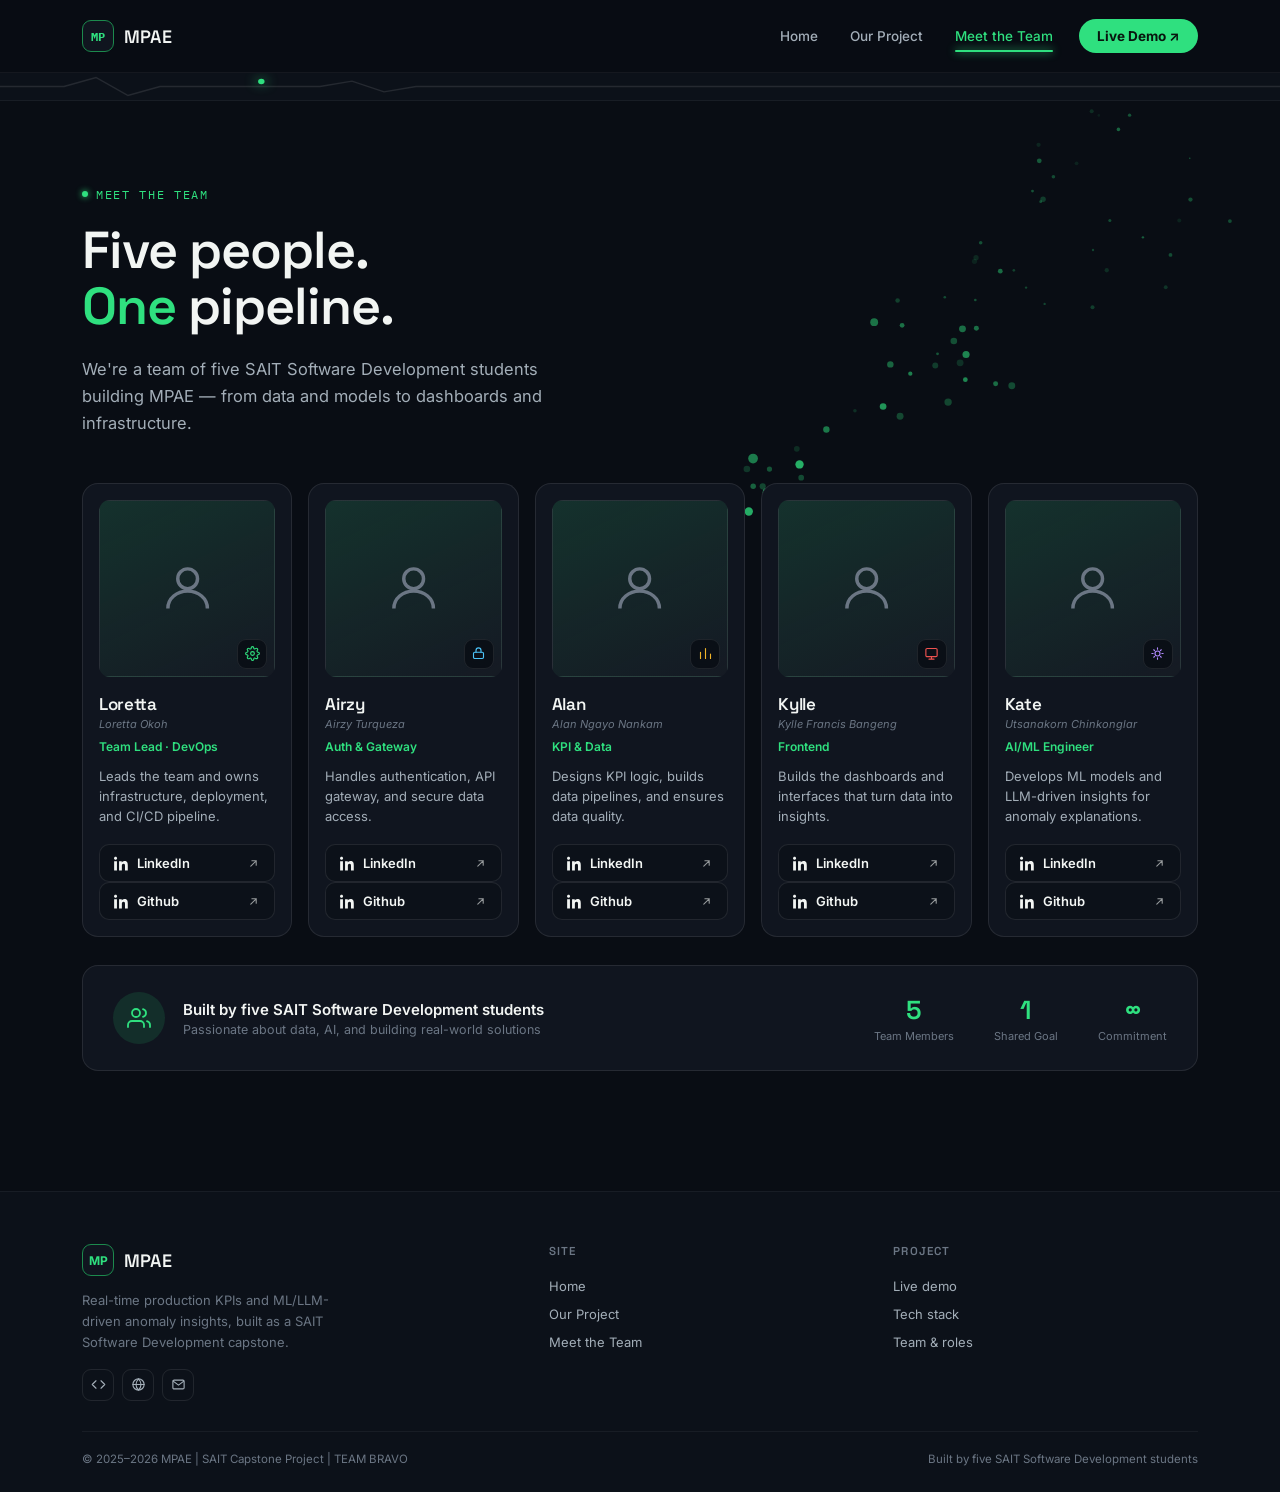
==== commit 5ebf97ad: "Add GitHub links and update footer team name Added GitHub links for team members and updated footer " ====
--- a/team.html
+++ b/team.html
@@ -133,10 +133,14 @@
         <div class="fullname">Loretta Okoh</div>
         <div class="role">Team Lead &middot; DevOps</div>
         <p class="bio">Leads the team and owns infrastructure, deployment, and CI/CD pipeline.</p>
-        <!-- TODO: replace # with real LinkedIn URL -->
         <a href="https://www.linkedin.com/in/lorettaokoh/" class="li-btn" target="_blank" rel="noopener">
           <svg viewBox="0 0 24 24" fill="currentColor"><path d="M4.98 3.5C4.98 4.88 3.87 6 2.5 6S0 4.88 0 3.5 1.12 1 2.5 1s2.48 1.12 2.48 2.5zM.22 8.24H4.7V23H.22V8.24zM8.1 8.24h4.28v2.01h.06c.6-1.13 2.06-2.32 4.24-2.32 4.53 0 5.37 2.98 5.37 6.86V23h-4.47v-6.98c0-1.66-.03-3.8-2.32-3.8-2.32 0-2.68 1.81-2.68 3.68V23H8.1V8.24z"/></svg>
           LinkedIn
+          <svg class="ext" viewBox="0 0 24 24" fill="none" stroke="currentColor" stroke-width="2" stroke-linecap="round"><path d="M7 17 17 7M9 7h8v8"/></svg>
+        </a>
+        <a href="https://github.com/Amazinglorrie" class="li-btn" target="_blank" rel="noopener">
+          <svg viewBox="0 0 24 24" fill="currentColor"><path d="M4.98 3.5C4.98 4.88 3.87 6 2.5 6S0 4.88 0 3.5 1.12 1 2.5 1s2.48 1.12 2.48 2.5zM.22 8.24H4.7V23H.22V8.24zM8.1 8.24h4.28v2.01h.06c.6-1.13 2.06-2.32 4.24-2.32 4.53 0 5.37 2.98 5.37 6.86V23h-4.47v-6.98c0-1.66-.03-3.8-2.32-3.8-2.32 0-2.68 1.81-2.68 3.68V23H8.1V8.24z"/></svg>
+          Github
           <svg class="ext" viewBox="0 0 24 24" fill="none" stroke="currentColor" stroke-width="2" stroke-linecap="round"><path d="M7 17 17 7M9 7h8v8"/></svg>
         </a>
       </div>
@@ -159,6 +163,11 @@
           LinkedIn
           <svg class="ext" viewBox="0 0 24 24" fill="none" stroke="currentColor" stroke-width="2" stroke-linecap="round"><path d="M7 17 17 7M9 7h8v8"/></svg>
         </a>
+        <a href="https://github.com/Air-zy" class="li-btn" target="_blank" rel="noopener">
+          <svg viewBox="0 0 24 24" fill="currentColor"><path d="M4.98 3.5C4.98 4.88 3.87 6 2.5 6S0 4.88 0 3.5 1.12 1 2.5 1s2.48 1.12 2.48 2.5zM.22 8.24H4.7V23H.22V8.24zM8.1 8.24h4.28v2.01h.06c.6-1.13 2.06-2.32 4.24-2.32 4.53 0 5.37 2.98 5.37 6.86V23h-4.47v-6.98c0-1.66-.03-3.8-2.32-3.8-2.32 0-2.68 1.81-2.68 3.68V23H8.1V8.24z"/></svg>
+          Github
+          <svg class="ext" viewBox="0 0 24 24" fill="none" stroke="currentColor" stroke-width="2" stroke-linecap="round"><path d="M7 17 17 7M9 7h8v8"/></svg>
+        </a>
       </div>
 
       <div class="team-card-v2 reveal">
@@ -179,6 +188,11 @@
           LinkedIn
           <svg class="ext" viewBox="0 0 24 24" fill="none" stroke="currentColor" stroke-width="2" stroke-linecap="round"><path d="M7 17 17 7M9 7h8v8"/></svg>
         </a>
+        <a href="https://github.com/Nancodev237" class="li-btn" target="_blank" rel="noopener">
+          <svg viewBox="0 0 24 24" fill="currentColor"><path d="M4.98 3.5C4.98 4.88 3.87 6 2.5 6S0 4.88 0 3.5 1.12 1 2.5 1s2.48 1.12 2.48 2.5zM.22 8.24H4.7V23H.22V8.24zM8.1 8.24h4.28v2.01h.06c.6-1.13 2.06-2.32 4.24-2.32 4.53 0 5.37 2.98 5.37 6.86V23h-4.47v-6.98c0-1.66-.03-3.8-2.32-3.8-2.32 0-2.68 1.81-2.68 3.68V23H8.1V8.24z"/></svg>
+          Github
+          <svg class="ext" viewBox="0 0 24 24" fill="none" stroke="currentColor" stroke-width="2" stroke-linecap="round"><path d="M7 17 17 7M9 7h8v8"/></svg>
+        </a>
       </div>
 
       <div class="team-card-v2 reveal">
@@ -199,6 +213,11 @@
           LinkedIn
           <svg class="ext" viewBox="0 0 24 24" fill="none" stroke="currentColor" stroke-width="2" stroke-linecap="round"><path d="M7 17 17 7M9 7h8v8"/></svg>
         </a>
+        <a href="https://github.com/kylle710" class="li-btn" target="_blank" rel="noopener">
+          <svg viewBox="0 0 24 24" fill="currentColor"><path d="M4.98 3.5C4.98 4.88 3.87 6 2.5 6S0 4.88 0 3.5 1.12 1 2.5 1s2.48 1.12 2.48 2.5zM.22 8.24H4.7V23H.22V8.24zM8.1 8.24h4.28v2.01h.06c.6-1.13 2.06-2.32 4.24-2.32 4.53 0 5.37 2.98 5.37 6.86V23h-4.47v-6.98c0-1.66-.03-3.8-2.32-3.8-2.32 0-2.68 1.81-2.68 3.68V23H8.1V8.24z"/></svg>
+          Github
+          <svg class="ext" viewBox="0 0 24 24" fill="none" stroke="currentColor" stroke-width="2" stroke-linecap="round"><path d="M7 17 17 7M9 7h8v8"/></svg>
+        </a>
       </div>
 
       <div class="team-card-v2 reveal">
@@ -214,9 +233,14 @@
         <div class="fullname">Utsanakorn Chinkonglar</div>
         <div class="role">AI/ML Engineer</div>
         <p class="bio">Develops ML models and LLM-driven insights for anomaly explanations.</p>
-        <a href="#" class="li-btn" target="_blank" rel="noopener">
-          <svg viewBox="0 0 24 24" fill="currentColor"><path d="M4.98 3.5C4.98 4.88 3.87 6 2.5 6S0 4.88 0 3.5 1.12 1 2.5 1s2.48 1.12 2.48 2.5zM.22 8.24H4.7V23H.22V8.24zM8.1 8.24h4.28v2.01h.06c.6-1.13 2.06-2.32 4.24-2.32 4.53 0 5.37 2.98 5.37 6.86V23h-4.47v-6.98c0-1.66-.03-3.8-2.32-3.8-2.32 0-2.68 1.81-2.68 3.68V23H8.1V8.24z"/></svg>
-          LinkedIn
+        <a href="https://www.linkedin.com/in/utsanakorn/" class="li-btn" target="_blank" rel="noopener">
+          <svg viewBox="0 0 24 24" fill="currentColor"><path d="M4.98 3.5C4.98 4.88 3.87 6 2.5 6S0 4.88 0 3.5 1.12 1 2.5 1s2.48 1.12 2.48 2.5zM.22 8.24H4.7V23H.22V8.24zM8.1 8.24h4.28v2.01h.06c.6-1.13 2.06-2.32 4.24-2.32 4.53 0 5.37 2.98 5.37 6.86V23h-4.47v-6.98c0-1.66-.03-3.8-2.32-3.8-2.32 0-2.68 1.81-2.68 3.68V23H8.1V8.24z"/></svg>
+          LinkedIn
+          <svg class="ext" viewBox="0 0 24 24" fill="none" stroke="currentColor" stroke-width="2" stroke-linecap="round"><path d="M7 17 17 7M9 7h8v8"/></svg>
+        </a>
+        <a href="https://github.com/utsanakorn" class="li-btn" target="_blank" rel="noopener">
+          <svg viewBox="0 0 24 24" fill="currentColor"><path d="M4.98 3.5C4.98 4.88 3.87 6 2.5 6S0 4.88 0 3.5 1.12 1 2.5 1s2.48 1.12 2.48 2.5zM.22 8.24H4.7V23H.22V8.24zM8.1 8.24h4.28v2.01h.06c.6-1.13 2.06-2.32 4.24-2.32 4.53 0 5.37 2.98 5.37 6.86V23h-4.47v-6.98c0-1.66-.03-3.8-2.32-3.8-2.32 0-2.68 1.81-2.68 3.68V23H8.1V8.24z"/></svg>
+          Github
           <svg class="ext" viewBox="0 0 24 24" fill="none" stroke="currentColor" stroke-width="2" stroke-linecap="round"><path d="M7 17 17 7M9 7h8v8"/></svg>
         </a>
       </div>
@@ -271,7 +295,7 @@
       </div>
     </div>
     <div class="footer-bottom">
-      <p>&copy; 2025&ndash;2026 MPAE | SAIT Capstone Project | <!-- TODO: replace with your team name --> MPAE Team</p>
+      <p>&copy; 2025&ndash;2026 MPAE | SAIT Capstone Project | TEAM BRAVO</p>
       <p>Built by five SAIT Software Development students</p>
     </div>
   </div>
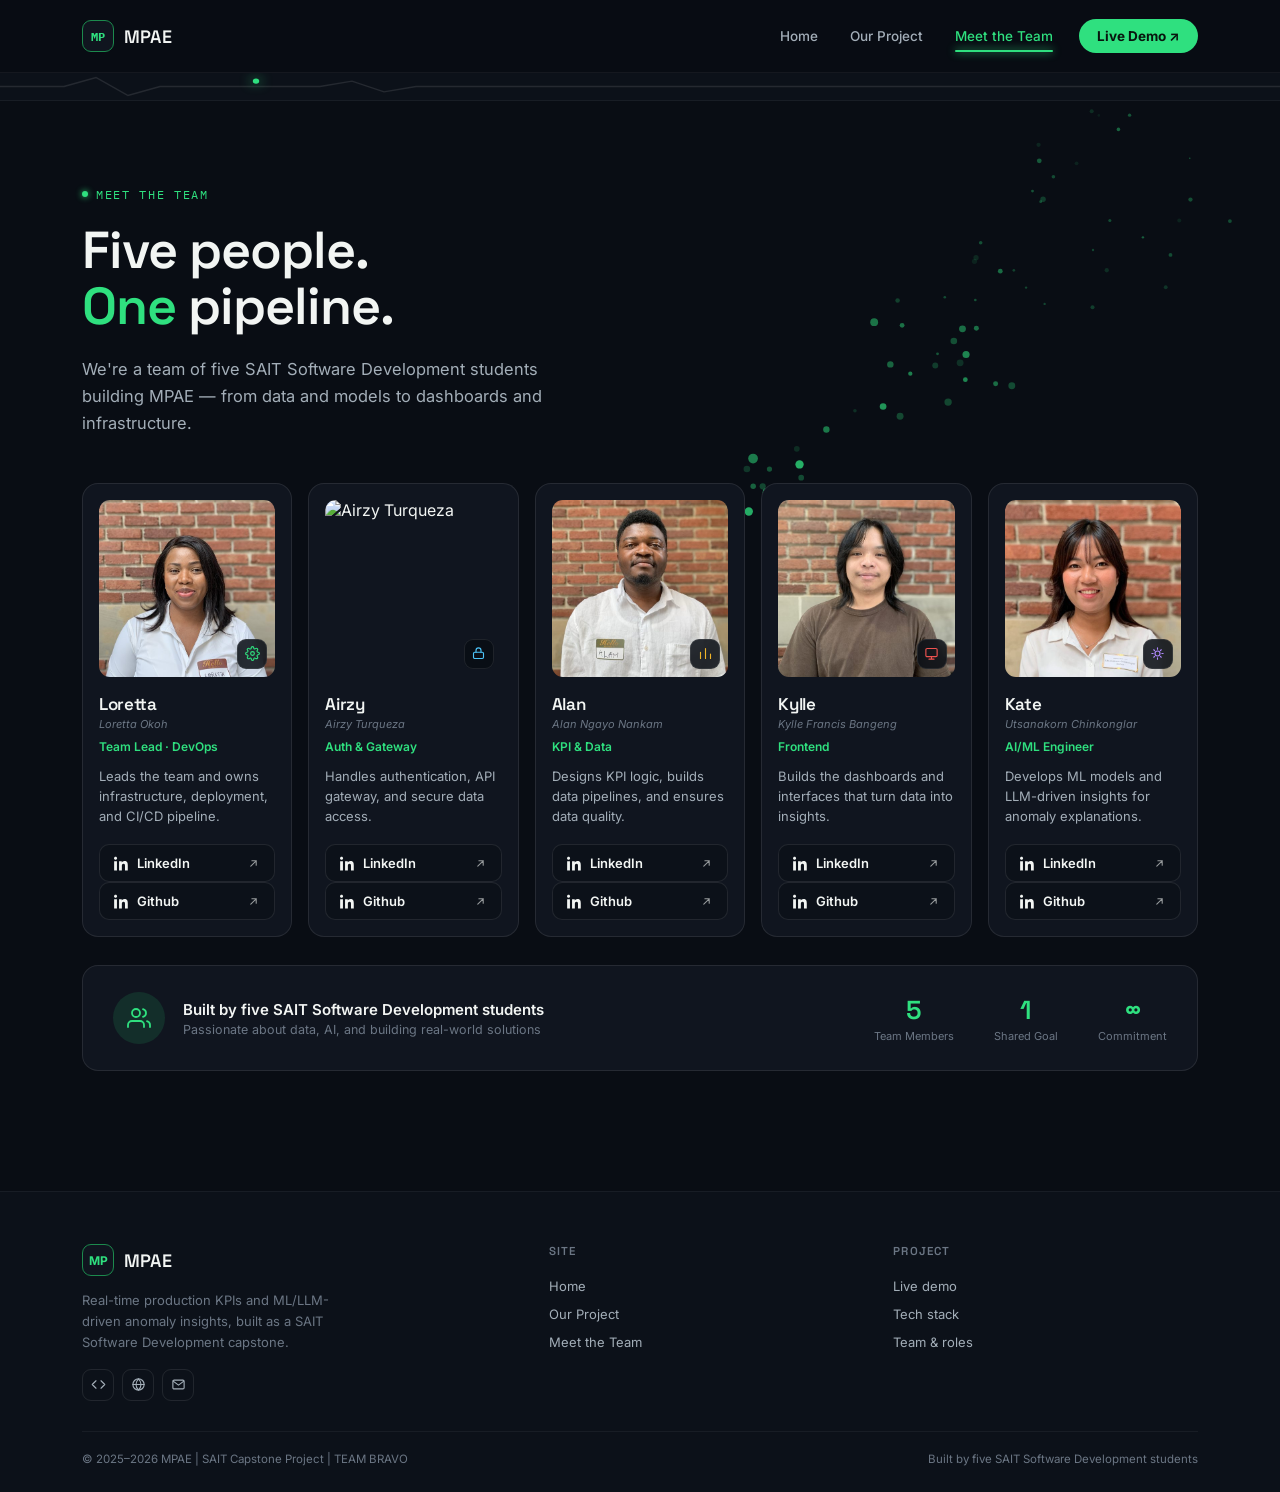
==== commit 28afc62c: "update team.html" ====
--- a/team.html
+++ b/team.html
@@ -122,9 +122,7 @@
 
       <div class="team-card-v2 reveal">
         <div class="photo-frame">
-          <div class="photo-placeholder">
-            <svg viewBox="0 0 24 24" fill="none" stroke="currentColor" stroke-width="1.4"><circle cx="12" cy="8" r="4"/><path d="M4 20c0-4 3.6-7 8-7s8 3 8 7"/></svg>
-          </div>
+          <img class="photo-img" src="assets/team/loretta.jpg" alt="Loretta Okoh">
           <div class="role-badge" style="color:var(--green);">
             <svg viewBox="0 0 24 24" fill="none" stroke="currentColor" stroke-width="1.8" stroke-linecap="round" stroke-linejoin="round"><circle cx="12" cy="12" r="3"/><path d="M19.4 15a1.65 1.65 0 0 0 .33 1.82l.06.06a2 2 0 1 1-2.83 2.83l-.06-.06a1.65 1.65 0 0 0-1.82-.33 1.65 1.65 0 0 0-1 1.51V21a2 2 0 0 1-4 0v-.09A1.65 1.65 0 0 0 9 19.4a1.65 1.65 0 0 0-1.82.33l-.06.06a2 2 0 1 1-2.83-2.83l.06-.06A1.65 1.65 0 0 0 4.6 15a1.65 1.65 0 0 0-1.51-1H3a2 2 0 0 1 0-4h.09A1.65 1.65 0 0 0 4.6 9a1.65 1.65 0 0 0-.33-1.82l-.06-.06a2 2 0 1 1 2.83-2.83l.06.06A1.65 1.65 0 0 0 9 4.6a1.65 1.65 0 0 0 1-1.51V3a2 2 0 0 1 4 0v.09a1.65 1.65 0 0 0 1 1.51 1.65 1.65 0 0 0 1.82-.33l.06-.06a2 2 0 1 1 2.83 2.83l-.06.06A1.65 1.65 0 0 0 19.4 9a1.65 1.65 0 0 0 1.51 1H21a2 2 0 0 1 0 4h-.09a1.65 1.65 0 0 0-1.51 1Z"/></svg>
           </div>
@@ -147,9 +145,7 @@
 
       <div class="team-card-v2 reveal">
         <div class="photo-frame">
-          <div class="photo-placeholder">
-            <svg viewBox="0 0 24 24" fill="none" stroke="currentColor" stroke-width="1.4"><circle cx="12" cy="8" r="4"/><path d="M4 20c0-4 3.6-7 8-7s8 3 8 7"/></svg>
-          </div>
+          <img class="photo-img" src="https://github.com/Air-zy.png" alt="Airzy Turqueza">
           <div class="role-badge" style="color:var(--blue);">
             <svg viewBox="0 0 24 24" fill="none" stroke="currentColor" stroke-width="1.8" stroke-linecap="round" stroke-linejoin="round"><rect x="4" y="10" width="16" height="10" rx="2"/><path d="M8 10V7a4 4 0 0 1 8 0v3"/></svg>
           </div>
@@ -172,9 +168,7 @@
 
       <div class="team-card-v2 reveal">
         <div class="photo-frame">
-          <div class="photo-placeholder">
-            <svg viewBox="0 0 24 24" fill="none" stroke="currentColor" stroke-width="1.4"><circle cx="12" cy="8" r="4"/><path d="M4 20c0-4 3.6-7 8-7s8 3 8 7"/></svg>
-          </div>
+          <img class="photo-img" src="assets/team/alan.jpg" alt="Alan Ngayo Nankam">
           <div class="role-badge" style="color:var(--gold);">
             <svg viewBox="0 0 24 24" fill="none" stroke="currentColor" stroke-width="1.8" stroke-linecap="round" stroke-linejoin="round"><path d="M4 20V10M12 20V4M20 20v-7"/></svg>
           </div>
@@ -197,9 +191,7 @@
 
       <div class="team-card-v2 reveal">
         <div class="photo-frame">
-          <div class="photo-placeholder">
-            <svg viewBox="0 0 24 24" fill="none" stroke="currentColor" stroke-width="1.4"><circle cx="12" cy="8" r="4"/><path d="M4 20c0-4 3.6-7 8-7s8 3 8 7"/></svg>
-          </div>
+          <img class="photo-img" src="assets/team/kylle.jpg" alt="Kylle Francis Bangeng">
           <div class="role-badge" style="color:var(--red);">
             <svg viewBox="0 0 24 24" fill="none" stroke="currentColor" stroke-width="1.8" stroke-linecap="round" stroke-linejoin="round"><rect x="3" y="4" width="18" height="13" rx="2"/><path d="M8 21h8M12 17v4"/></svg>
           </div>
@@ -222,9 +214,7 @@
 
       <div class="team-card-v2 reveal">
         <div class="photo-frame">
-          <div class="photo-placeholder">
-            <svg viewBox="0 0 24 24" fill="none" stroke="currentColor" stroke-width="1.4"><circle cx="12" cy="8" r="4"/><path d="M4 20c0-4 3.6-7 8-7s8 3 8 7"/></svg>
-          </div>
+          <img class="photo-img" src="assets/team/kate.jpg" alt="Utsanakorn Chinkonglar">
           <div class="role-badge" style="color:var(--violet);">
             <svg viewBox="0 0 24 24" fill="none" stroke="currentColor" stroke-width="1.8" stroke-linecap="round" stroke-linejoin="round"><path d="M12 3v2M12 19v2M5 12H3M21 12h-2M6 6l1.4 1.4M16.6 16.6 18 18M18 6l-1.4 1.4M7.4 16.6 6 18"/><circle cx="12" cy="12" r="4"/></svg>
           </div>
--- a/styles.css
+++ b/styles.css
@@ -429,6 +429,7 @@
   color:var(--ink-dim);
 }
 .photo-placeholder svg{width:34%; height:34%;}
+.photo-img{width:100%; height:100%; object-fit:cover; display:block;}
 .role-badge{
   position:absolute; right:8px; bottom:8px; width:30px; height:30px; border-radius:9px;
   background:rgba(9,13,20,0.85); border:1px solid var(--border);
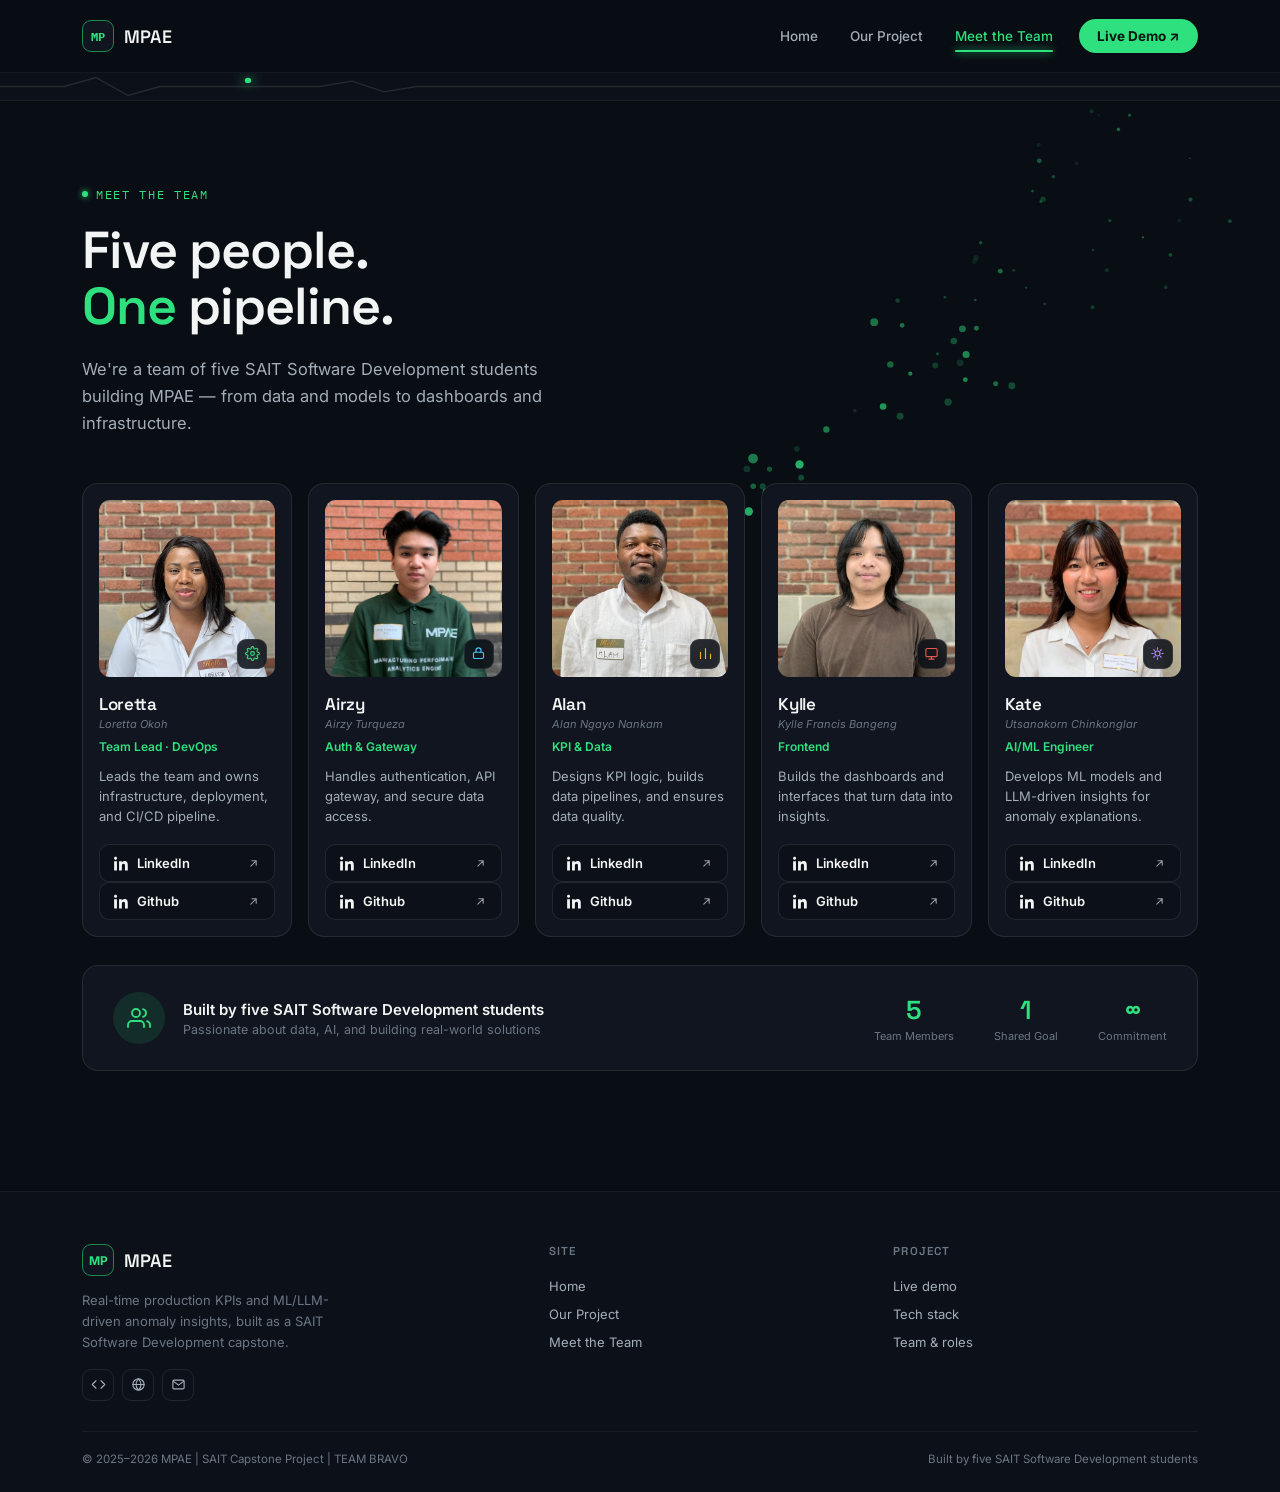
==== commit 39813416: "Update team member image source to local file" ====
--- a/team.html
+++ b/team.html
@@ -145,7 +145,7 @@
 
       <div class="team-card-v2 reveal">
         <div class="photo-frame">
-          <img class="photo-img" src="https://github.com/Air-zy.png" alt="Airzy Turqueza">
+          <img class="photo-img" src="assets/team/airzy.jpg" alt="Airzy Turqueza">
           <div class="role-badge" style="color:var(--blue);">
             <svg viewBox="0 0 24 24" fill="none" stroke="currentColor" stroke-width="1.8" stroke-linecap="round" stroke-linejoin="round"><rect x="4" y="10" width="16" height="10" rx="2"/><path d="M8 10V7a4 4 0 0 1 8 0v3"/></svg>
           </div>
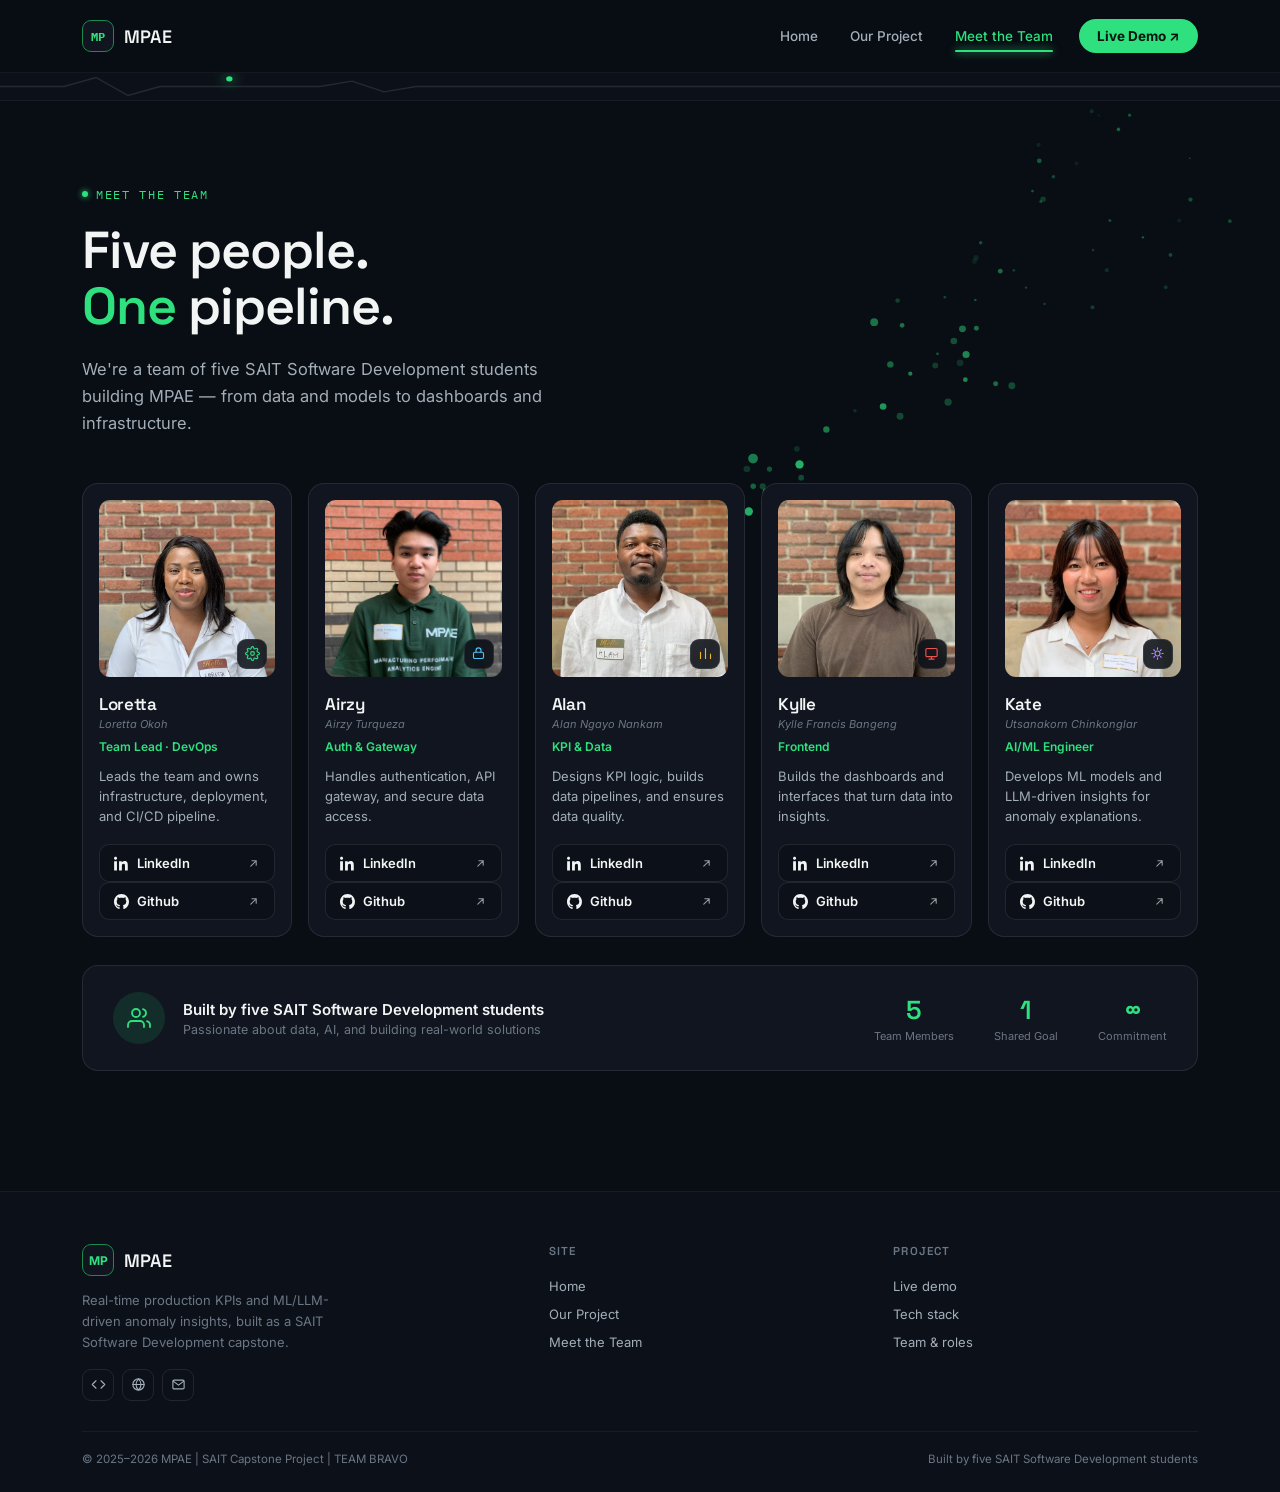
==== commit 011d152b: "Replace GitHub SVG icons in team.html" ====
--- a/team.html
+++ b/team.html
@@ -137,7 +137,7 @@
           <svg class="ext" viewBox="0 0 24 24" fill="none" stroke="currentColor" stroke-width="2" stroke-linecap="round"><path d="M7 17 17 7M9 7h8v8"/></svg>
         </a>
         <a href="https://github.com/Amazinglorrie" class="li-btn" target="_blank" rel="noopener">
-          <svg viewBox="0 0 24 24" fill="currentColor"><path d="M4.98 3.5C4.98 4.88 3.87 6 2.5 6S0 4.88 0 3.5 1.12 1 2.5 1s2.48 1.12 2.48 2.5zM.22 8.24H4.7V23H.22V8.24zM8.1 8.24h4.28v2.01h.06c.6-1.13 2.06-2.32 4.24-2.32 4.53 0 5.37 2.98 5.37 6.86V23h-4.47v-6.98c0-1.66-.03-3.8-2.32-3.8-2.32 0-2.68 1.81-2.68 3.68V23H8.1V8.24z"/></svg>
+          <svg viewBox="0 0 24 24" fill="currentColor"><path d="M12 0C5.37 0 0 5.5 0 12.3c0 5.44 3.44 10.05 8.21 11.68.6.11.82-.27.82-.59 0-.29-.01-1.25-.02-2.27-3.34.75-4.04-1.44-4.04-1.44-.55-1.43-1.34-1.81-1.34-1.81-1.09-.77.08-.75.08-.75 1.21.09 1.84 1.28 1.84 1.28 1.07 1.87 2.81 1.33 3.5 1.02.11-.79.42-1.33.76-1.64-2.67-.31-5.47-1.38-5.47-6.13 0-1.35.47-2.46 1.24-3.32-.12-.31-.54-1.57.12-3.27 0 0 1.01-.33 3.3 1.27.96-.27 1.98-.41 3-.41s2.04.14 3 .41c2.29-1.6 3.3-1.27 3.3-1.27.66 1.7.24 2.96.12 3.27.77.86 1.24 1.97 1.24 3.32 0 4.76-2.81 5.82-5.48 6.12.43.38.81 1.14.81 2.31 0 1.66-.01 3.01-.01 3.42 0 .32.22.71.83.59C20.57 22.34 24 17.74 24 12.3 24 5.5 18.63 0 12 0Z"/></svg>
           Github
           <svg class="ext" viewBox="0 0 24 24" fill="none" stroke="currentColor" stroke-width="2" stroke-linecap="round"><path d="M7 17 17 7M9 7h8v8"/></svg>
         </a>
@@ -160,7 +160,7 @@
           <svg class="ext" viewBox="0 0 24 24" fill="none" stroke="currentColor" stroke-width="2" stroke-linecap="round"><path d="M7 17 17 7M9 7h8v8"/></svg>
         </a>
         <a href="https://github.com/Air-zy" class="li-btn" target="_blank" rel="noopener">
-          <svg viewBox="0 0 24 24" fill="currentColor"><path d="M4.98 3.5C4.98 4.88 3.87 6 2.5 6S0 4.88 0 3.5 1.12 1 2.5 1s2.48 1.12 2.48 2.5zM.22 8.24H4.7V23H.22V8.24zM8.1 8.24h4.28v2.01h.06c.6-1.13 2.06-2.32 4.24-2.32 4.53 0 5.37 2.98 5.37 6.86V23h-4.47v-6.98c0-1.66-.03-3.8-2.32-3.8-2.32 0-2.68 1.81-2.68 3.68V23H8.1V8.24z"/></svg>
+          <svg viewBox="0 0 24 24" fill="currentColor"><path d="M12 0C5.37 0 0 5.5 0 12.3c0 5.44 3.44 10.05 8.21 11.68.6.11.82-.27.82-.59 0-.29-.01-1.25-.02-2.27-3.34.75-4.04-1.44-4.04-1.44-.55-1.43-1.34-1.81-1.34-1.81-1.09-.77.08-.75.08-.75 1.21.09 1.84 1.28 1.84 1.28 1.07 1.87 2.81 1.33 3.5 1.02.11-.79.42-1.33.76-1.64-2.67-.31-5.47-1.38-5.47-6.13 0-1.35.47-2.46 1.24-3.32-.12-.31-.54-1.57.12-3.27 0 0 1.01-.33 3.3 1.27.96-.27 1.98-.41 3-.41s2.04.14 3 .41c2.29-1.6 3.3-1.27 3.3-1.27.66 1.7.24 2.96.12 3.27.77.86 1.24 1.97 1.24 3.32 0 4.76-2.81 5.82-5.48 6.12.43.38.81 1.14.81 2.31 0 1.66-.01 3.01-.01 3.42 0 .32.22.71.83.59C20.57 22.34 24 17.74 24 12.3 24 5.5 18.63 0 12 0Z"/></svg>
           Github
           <svg class="ext" viewBox="0 0 24 24" fill="none" stroke="currentColor" stroke-width="2" stroke-linecap="round"><path d="M7 17 17 7M9 7h8v8"/></svg>
         </a>
@@ -183,7 +183,7 @@
           <svg class="ext" viewBox="0 0 24 24" fill="none" stroke="currentColor" stroke-width="2" stroke-linecap="round"><path d="M7 17 17 7M9 7h8v8"/></svg>
         </a>
         <a href="https://github.com/Nancodev237" class="li-btn" target="_blank" rel="noopener">
-          <svg viewBox="0 0 24 24" fill="currentColor"><path d="M4.98 3.5C4.98 4.88 3.87 6 2.5 6S0 4.88 0 3.5 1.12 1 2.5 1s2.48 1.12 2.48 2.5zM.22 8.24H4.7V23H.22V8.24zM8.1 8.24h4.28v2.01h.06c.6-1.13 2.06-2.32 4.24-2.32 4.53 0 5.37 2.98 5.37 6.86V23h-4.47v-6.98c0-1.66-.03-3.8-2.32-3.8-2.32 0-2.68 1.81-2.68 3.68V23H8.1V8.24z"/></svg>
+          <svg viewBox="0 0 24 24" fill="currentColor"><path d="M12 0C5.37 0 0 5.5 0 12.3c0 5.44 3.44 10.05 8.21 11.68.6.11.82-.27.82-.59 0-.29-.01-1.25-.02-2.27-3.34.75-4.04-1.44-4.04-1.44-.55-1.43-1.34-1.81-1.34-1.81-1.09-.77.08-.75.08-.75 1.21.09 1.84 1.28 1.84 1.28 1.07 1.87 2.81 1.33 3.5 1.02.11-.79.42-1.33.76-1.64-2.67-.31-5.47-1.38-5.47-6.13 0-1.35.47-2.46 1.24-3.32-.12-.31-.54-1.57.12-3.27 0 0 1.01-.33 3.3 1.27.96-.27 1.98-.41 3-.41s2.04.14 3 .41c2.29-1.6 3.3-1.27 3.3-1.27.66 1.7.24 2.96.12 3.27.77.86 1.24 1.97 1.24 3.32 0 4.76-2.81 5.82-5.48 6.12.43.38.81 1.14.81 2.31 0 1.66-.01 3.01-.01 3.42 0 .32.22.71.83.59C20.57 22.34 24 17.74 24 12.3 24 5.5 18.63 0 12 0Z"/></svg>
           Github
           <svg class="ext" viewBox="0 0 24 24" fill="none" stroke="currentColor" stroke-width="2" stroke-linecap="round"><path d="M7 17 17 7M9 7h8v8"/></svg>
         </a>
@@ -206,7 +206,7 @@
           <svg class="ext" viewBox="0 0 24 24" fill="none" stroke="currentColor" stroke-width="2" stroke-linecap="round"><path d="M7 17 17 7M9 7h8v8"/></svg>
         </a>
         <a href="https://github.com/kylle710" class="li-btn" target="_blank" rel="noopener">
-          <svg viewBox="0 0 24 24" fill="currentColor"><path d="M4.98 3.5C4.98 4.88 3.87 6 2.5 6S0 4.88 0 3.5 1.12 1 2.5 1s2.48 1.12 2.48 2.5zM.22 8.24H4.7V23H.22V8.24zM8.1 8.24h4.28v2.01h.06c.6-1.13 2.06-2.32 4.24-2.32 4.53 0 5.37 2.98 5.37 6.86V23h-4.47v-6.98c0-1.66-.03-3.8-2.32-3.8-2.32 0-2.68 1.81-2.68 3.68V23H8.1V8.24z"/></svg>
+          <svg viewBox="0 0 24 24" fill="currentColor"><path d="M12 0C5.37 0 0 5.5 0 12.3c0 5.44 3.44 10.05 8.21 11.68.6.11.82-.27.82-.59 0-.29-.01-1.25-.02-2.27-3.34.75-4.04-1.44-4.04-1.44-.55-1.43-1.34-1.81-1.34-1.81-1.09-.77.08-.75.08-.75 1.21.09 1.84 1.28 1.84 1.28 1.07 1.87 2.81 1.33 3.5 1.02.11-.79.42-1.33.76-1.64-2.67-.31-5.47-1.38-5.47-6.13 0-1.35.47-2.46 1.24-3.32-.12-.31-.54-1.57.12-3.27 0 0 1.01-.33 3.3 1.27.96-.27 1.98-.41 3-.41s2.04.14 3 .41c2.29-1.6 3.3-1.27 3.3-1.27.66 1.7.24 2.96.12 3.27.77.86 1.24 1.97 1.24 3.32 0 4.76-2.81 5.82-5.48 6.12.43.38.81 1.14.81 2.31 0 1.66-.01 3.01-.01 3.42 0 .32.22.71.83.59C20.57 22.34 24 17.74 24 12.3 24 5.5 18.63 0 12 0Z"/></svg>
           Github
           <svg class="ext" viewBox="0 0 24 24" fill="none" stroke="currentColor" stroke-width="2" stroke-linecap="round"><path d="M7 17 17 7M9 7h8v8"/></svg>
         </a>
@@ -229,7 +229,7 @@
           <svg class="ext" viewBox="0 0 24 24" fill="none" stroke="currentColor" stroke-width="2" stroke-linecap="round"><path d="M7 17 17 7M9 7h8v8"/></svg>
         </a>
         <a href="https://github.com/utsanakorn" class="li-btn" target="_blank" rel="noopener">
-          <svg viewBox="0 0 24 24" fill="currentColor"><path d="M4.98 3.5C4.98 4.88 3.87 6 2.5 6S0 4.88 0 3.5 1.12 1 2.5 1s2.48 1.12 2.48 2.5zM.22 8.24H4.7V23H.22V8.24zM8.1 8.24h4.28v2.01h.06c.6-1.13 2.06-2.32 4.24-2.32 4.53 0 5.37 2.98 5.37 6.86V23h-4.47v-6.98c0-1.66-.03-3.8-2.32-3.8-2.32 0-2.68 1.81-2.68 3.68V23H8.1V8.24z"/></svg>
+          <svg viewBox="0 0 24 24" fill="currentColor"><path d="M12 0C5.37 0 0 5.5 0 12.3c0 5.44 3.44 10.05 8.21 11.68.6.11.82-.27.82-.59 0-.29-.01-1.25-.02-2.27-3.34.75-4.04-1.44-4.04-1.44-.55-1.43-1.34-1.81-1.34-1.81-1.09-.77.08-.75.08-.75 1.21.09 1.84 1.28 1.84 1.28 1.07 1.87 2.81 1.33 3.5 1.02.11-.79.42-1.33.76-1.64-2.67-.31-5.47-1.38-5.47-6.13 0-1.35.47-2.46 1.24-3.32-.12-.31-.54-1.57.12-3.27 0 0 1.01-.33 3.3 1.27.96-.27 1.98-.41 3-.41s2.04.14 3 .41c2.29-1.6 3.3-1.27 3.3-1.27.66 1.7.24 2.96.12 3.27.77.86 1.24 1.97 1.24 3.32 0 4.76-2.81 5.82-5.48 6.12.43.38.81 1.14.81 2.31 0 1.66-.01 3.01-.01 3.42 0 .32.22.71.83.59C20.57 22.34 24 17.74 24 12.3 24 5.5 18.63 0 12 0Z"/></svg>
           Github
           <svg class="ext" viewBox="0 0 24 24" fill="none" stroke="currentColor" stroke-width="2" stroke-linecap="round"><path d="M7 17 17 7M9 7h8v8"/></svg>
         </a>
